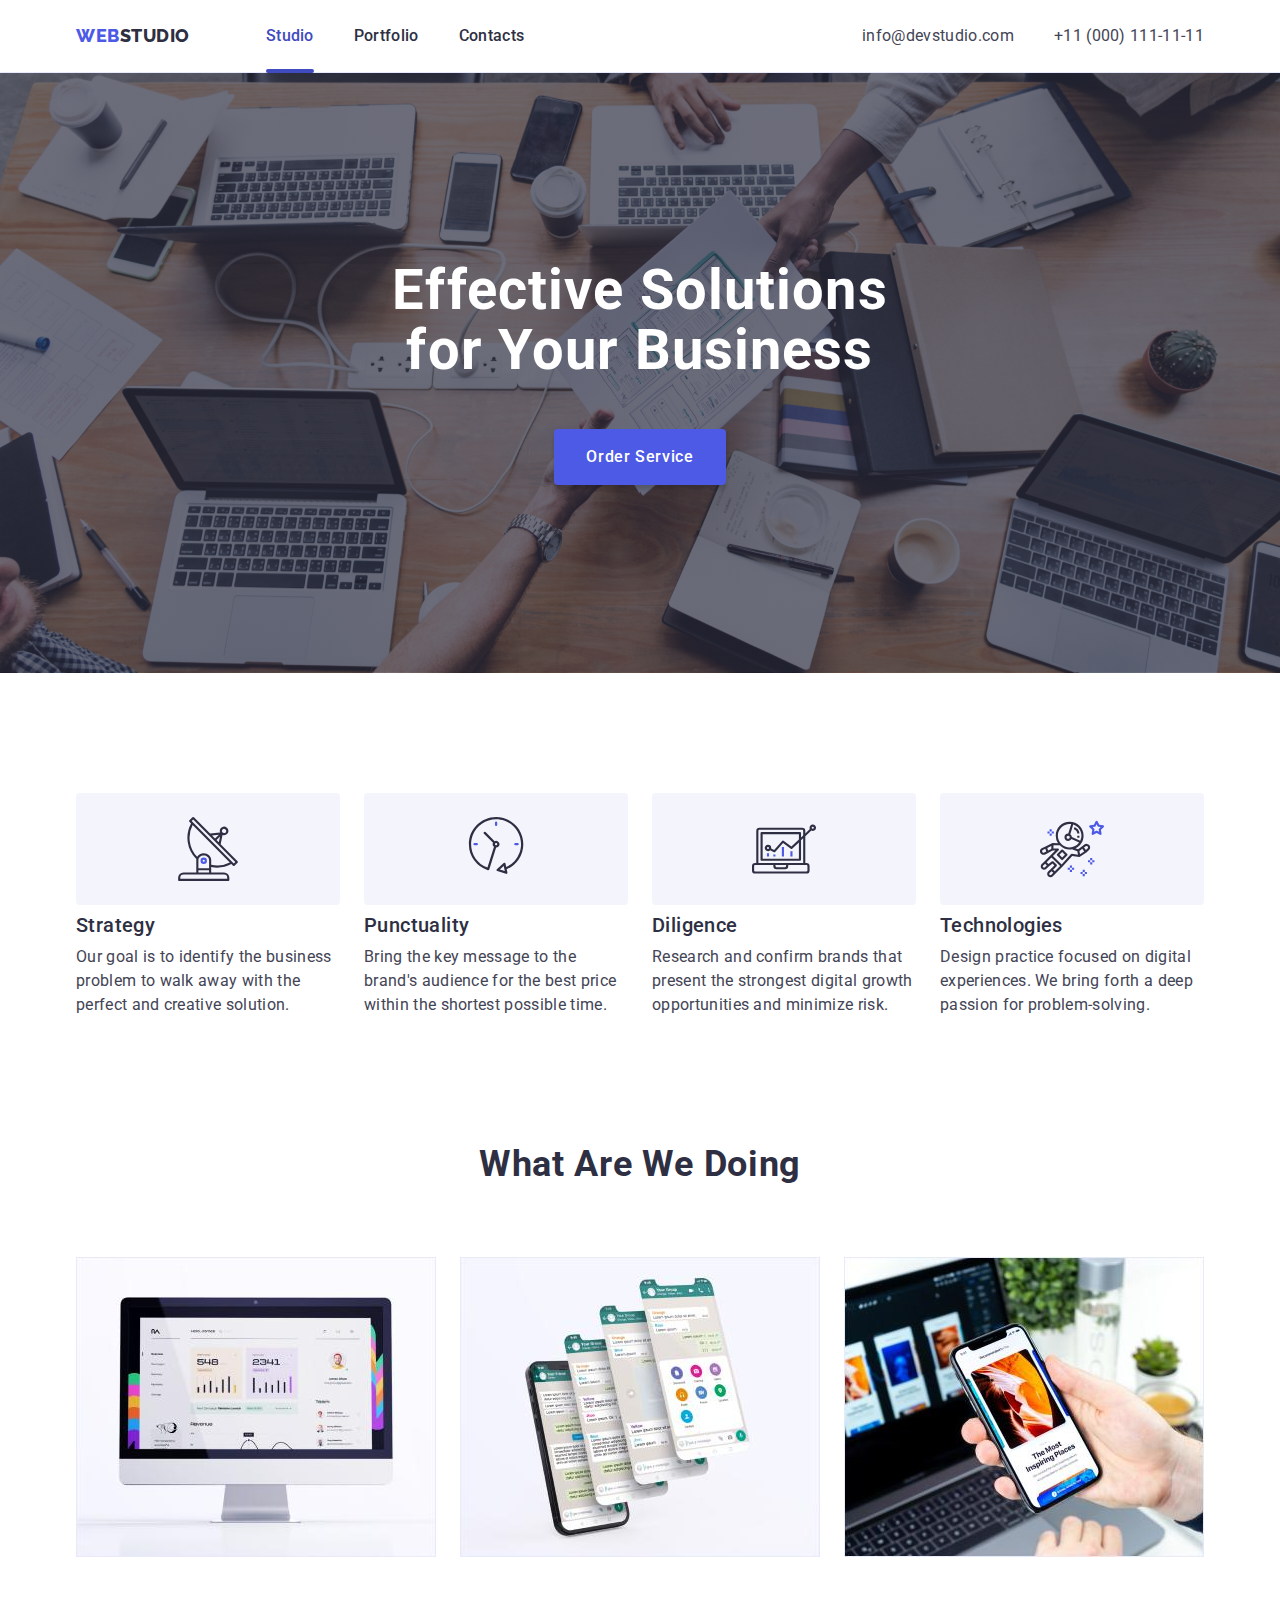
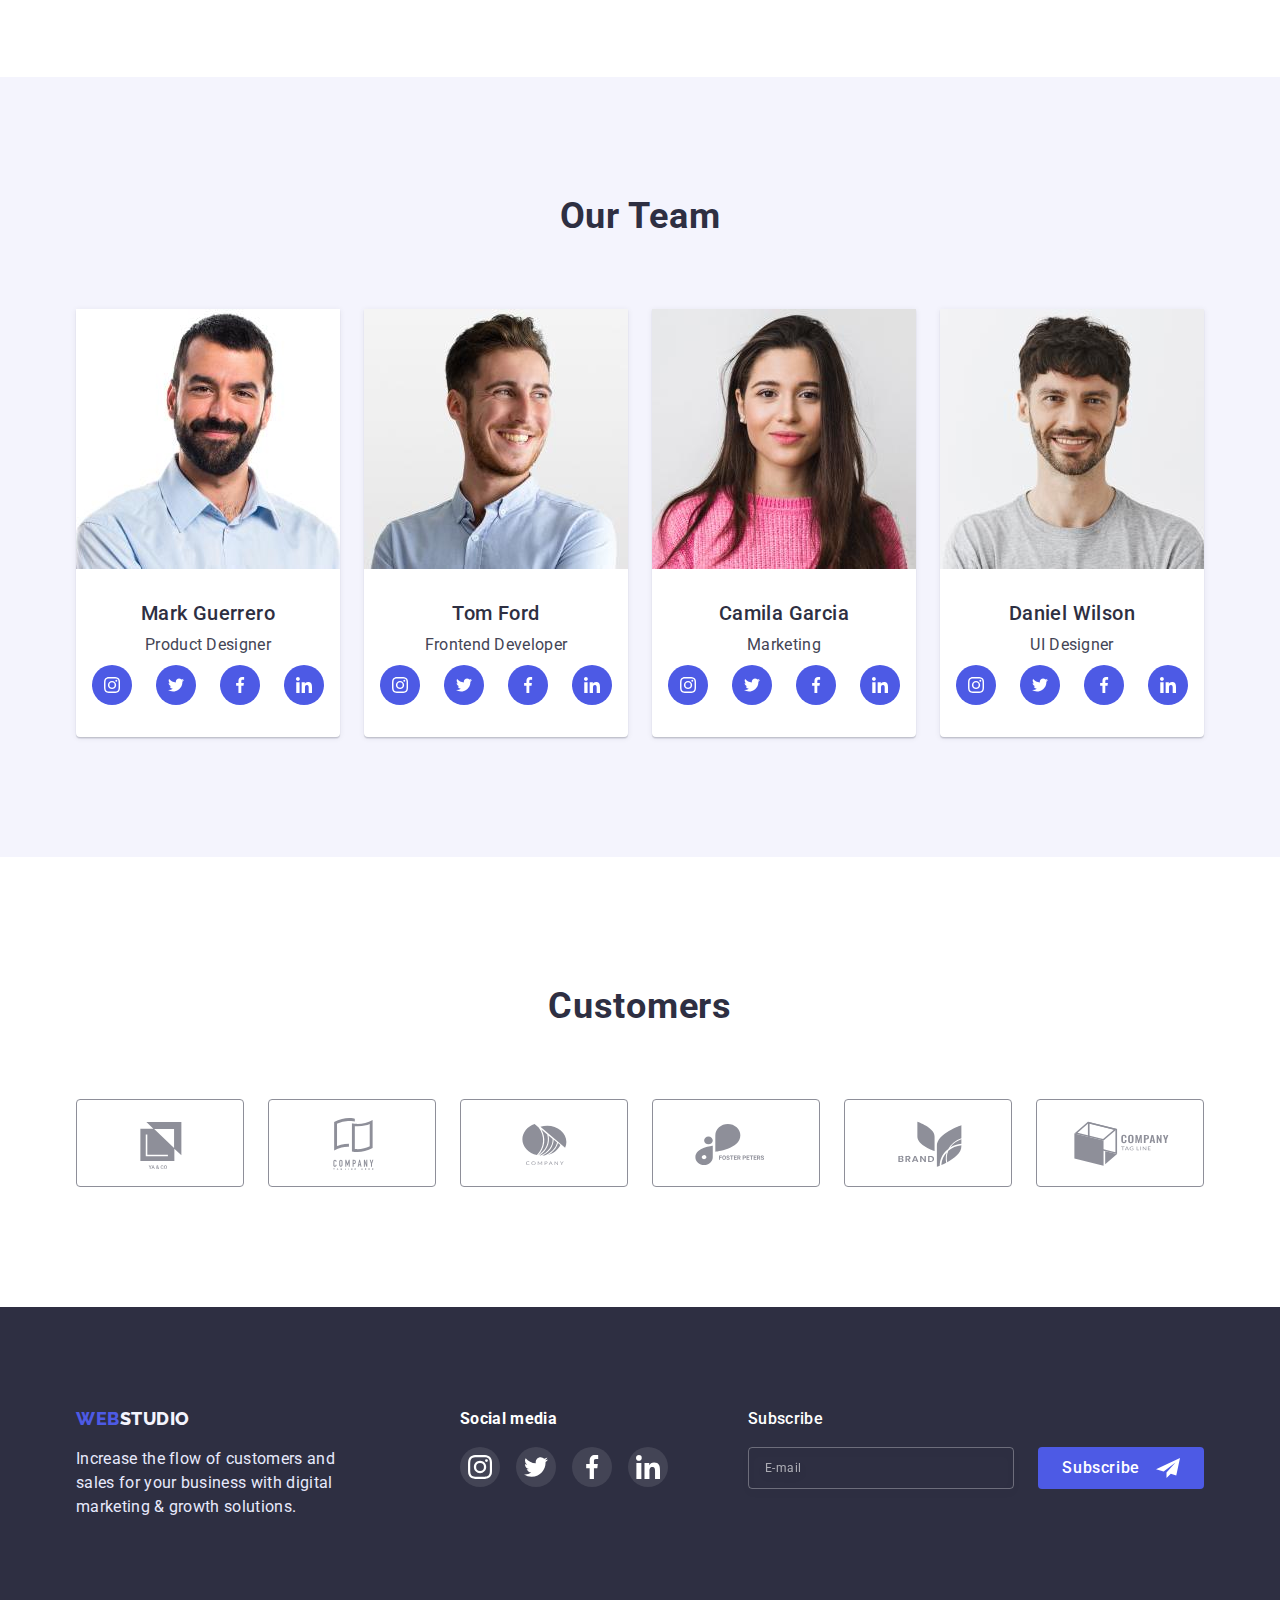
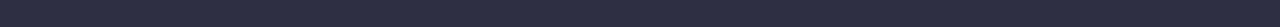
==== index.html @ 2aa0b830 "Initial commit" ====
<!DOCTYPE html>
<html lang="en">
  <head>
    <meta charset="UTF-8" />
    <meta http-equiv="X-UA-Compatible" content="IE=edge" />
    <meta name="viewport" content="width=device-width, initial-scale=1.0" />
    <title>WebStudio</title>
    <link rel="preconnect" href="https://fonts.googleapis.com" />
    <link rel="preconnect" href="https://fonts.gstatic.com" crossorigin />
    <link
      href="https://fonts.googleapis.com/css2?family=Raleway:wght@800&family=Roboto:wght@400;500;700&display=swap"
      rel="stylesheet"
    />
    <link
      rel="stylesheet"
      href="https://cdn.jsdelivr.net/npm/modern-normalize@1.1.0/modern-normalize.min.css"
    />
    <link rel="stylesheet" href="./css/styles.css" />
  </head>
  <body>
    <!-- =============== HEADER =============== -->
    <header class="header">
      <div class="container header-conteiner display-flex">
        <nav class="display-flex header-nav-menu">
          <a class="logo-dark logo link" href="./index.html">
            <span class="part-logo-web">Web</span>Studio
          </a>
          <ul class="display-flex header-nav-menu-list">
            <li class="list menu-item">
              <a class="link menu-link current" href="./index.html">Studio</a>
            </li>
            <li class="list menu-item">
              <a class="link menu-link" href="./portfolio.html">Portfolio</a>
            </li>
            <li class="list menu-item">
              <a class="link menu-link" href="">Contacts</a>
            </li>
          </ul>
        </nav>
        <address class="address">
          <ul class="display-flex">
            <li class="list address-item">
              <a class="link address-link" href="mailto:info@devstudio.com"
                >info@devstudio.com</a
              >
            </li>
            <li class="list address-item">
              <a class="link address-link" href="tel:+110001111111"
                >+11 (000) 111-11-11</a
              >
            </li>
          </ul>
        </address>
      </div>
    </header>
    <!-- =============== /HEADER =============== -->

    <!-- =============== MAIN =============== -->
    <main class="main">
      <!-- =============== HERO =============== -->
      <section class="hero">
        <div class="container hero-container">
          <h1 class="hero-main-title">Effective Solutions for Your Business</h1>
          <button class="modal-button" type="button" data-modal-open>
            Order Service
          </button>
        </div>
      </section>
      <!-- =============== /HERO =============== -->

      <!-- =============== OUR QUALITIES =============== -->
      <section class="section">
        <div class="container">
          <h2 class="display-none">Our Qualities</h2>
          <ul class="flex-card-list">
            <li class="list our-qua-list-item">
              <div class="our-qua-list-icon-container small-title">
                <svg class="our-qua-list-icon" width="64px" height="64px">
                  <use href="./images/sprite.svg#icon-antenna"></use>
                </svg>
              </div>
              <h3 class="small-title">Strategy</h3>
              <p class="paragraph">
                Our goal is to identify the business problem to walk away with
                the perfect and creative solution.
              </p>
            </li>
            <li class="list our-qua-list-item">
              <div class="our-qua-list-icon-container small-title">
                <svg class="our-qua-list-icon" width="64px" height="64px">
                  <use href="./images/sprite.svg#icon-clock"></use>
                </svg>
              </div>
              <h3 class="small-title">Punctuality</h3>
              <p class="paragraph">
                Bring the key message to the brand's audience for the best price
                within the shortest possible time.
              </p>
            </li>
            <li class="list our-qua-list-item">
              <div class="our-qua-list-icon-container small-title">
                <svg class="our-qua-list-icon" width="64px" height="64px">
                  <use href="./images/sprite.svg#icon-diagram"></use>
                </svg>
              </div>
              <h3 class="small-title">Diligence</h3>
              <p class="paragraph">
                Research and confirm brands that present the strongest digital
                growth opportunities and minimize risk.
              </p>
            </li>
            <li class="list our-qua-list-item">
              <div class="our-qua-list-icon-container small-title">
                <svg class="our-qua-list-icon" width="64px" height="64px">
                  <use href="./images/sprite.svg#icon-astronaut"></use>
                </svg>
              </div>
              <h3 class="small-title">Technologies</h3>
              <p class="paragraph">
                Design practice focused on digital experiences. We bring forth a
                deep passion for problem-solving.
              </p>
            </li>
          </ul>
        </div>
      </section>
      <!-- =============== /OUR QUALITIES =============== -->

      <!-- =============== WHAT ARE WE DOING =============== -->
      <section class="we-doing section">
        <div class="container">
          <h2 class="medium-title">What are we doing</h2>
          <ul class="flex-card-list">
            <li class="we-doing-list-item list">
              <img
                class="we-doing-list-item-img"
                src="./images/computer-and-software.jpg"
                alt="computer and software"
                width="360"
              />
            </li>
            <li class="we-doing-list-item list">
              <img
                class="we-doing-list-item-img"
                src="./images/phone-and-software.jpg"
                alt="phone and software"
                width="360"
              />
            </li>
            <li class="we-doing-list-item list">
              <img
                class="we-doing-list-item-img"
                src="./images/phone-in-hand.jpg"
                alt="phone in hand on the background of a laptop"
                width="360"
              />
            </li>
          </ul>
        </div>
      </section>
      <!-- =============== /WHAT ARE WE DOING =============== -->

      <!-- =============== OUR TEAM =============== -->
      <section class="team section">
        <div class="container">
          <h2 class="medium-title">Our Team</h2>
          <ul class="flex-card-list">
            <li class="list team-list-item">
              <img
                class="team-list-item-img"
                src="./images/mark-guerrero.jpg"
                alt="Mark Guerrero"
                width="264"
              />
              <div class="team-list-card-title card-title">
                <h3 class="team-list-item-title small-title">Mark Guerrero</h3>
                <p class="team-list-item-subtitle paragraph">
                  Product Designer
                </p>
                <ul class="team-list-card_social-list icon-list list">
                  <li class="team-list-card_social-list-item">
                    <a
                      href=""
                      class="team-list-card_social-list-link icon-background"
                    >
                      <svg class="team-list-card_social-list-icon">
                        <use
                          href="./images/sprite.svg#icon-instagram"
                          width="16px"
                          height="16px"
                        ></use>
                      </svg>
                    </a>
                  </li>

                  <li class="team-list-card_social-list-item">
                    <a
                      href=""
                      class="team-list-card_social-list-link icon-background"
                    >
                      <svg class="team-list-card_social-list-icon">
                        <use
                          href="./images/sprite.svg#icon-twitter"
                          width="16px"
                          height="16px"
                        ></use>
                      </svg>
                    </a>
                  </li>
                  <li class="team-list-card_social-list-item">
                    <a
                      href=""
                      class="team-list-card_social-list-link icon-background"
                    >
                      <svg class="team-list-card_social-list-icon">
                        <use
                          href="./images/sprite.svg#icon-facebook"
                          width="16px"
                          height="16px"
                        ></use>
                      </svg>
                    </a>
                  </li>
                  <li class="team-list-card_social-list-item">
                    <a
                      href=""
                      class="team-list-card_social-list-link icon-background"
                    >
                      <svg class="team-list-card_social-list-icon">
                        <use
                          href="./images/sprite.svg#icon-linkedin"
                          width="16px"
                          height="16px"
                        ></use>
                      </svg>
                    </a>
                  </li>
                </ul>
              </div>
            </li>
            <li class="list team-list-item">
              <img
                class="team-list-item-img"
                src="./images/tom-ford.jpg"
                alt="Tom Ford"
                width="264"
              />
              <div class="team-list-card-title card-title">
                <h3 class="team-list-item-title small-title">Tom Ford</h3>
                <p class="team-list-item-subtitle paragraph">
                  Frontend Developer
                </p>
                <ul class="team-list-card_social-list icon-list list">
                  <li class="team-list-card_social-list-item">
                    <a
                      href=""
                      class="team-list-card_social-list-link icon-background"
                    >
                      <svg class="team-list-card_social-list-icon">
                        <use
                          href="./images/sprite.svg#icon-instagram"
                          width="16px"
                          height="16px"
                        ></use>
                      </svg>
                    </a>
                  </li>
                  <li class="team-list-card_social-list-item">
                    <a
                      href=""
                      class="team-list-card_social-list-link icon-background"
                    >
                      <svg class="team-list-card_social-list-icon">
                        <use
                          href="./images/sprite.svg#icon-twitter"
                          width="16px"
                          height="16px"
                        ></use>
                      </svg>
                    </a>
                  </li>
                  <li class="team-list-card_social-list-item">
                    <a
                      href=""
                      class="team-list-card_social-list-link icon-background"
                    >
                      <svg class="team-list-card_social-list-icon">
                        <use
                          href="./images/sprite.svg#icon-facebook"
                          width="16px"
                          height="16px"
                        ></use>
                      </svg>
                    </a>
                  </li>
                  <li class="team-list-card_social-list-item">
                    <a
                      href=""
                      class="team-list-card_social-list-link icon-background"
                    >
                      <svg class="team-list-card_social-list-icon">
                        <use
                          href="./images/sprite.svg#icon-linkedin"
                          width="16px"
                          height="16px"
                        ></use>
                      </svg>
                    </a>
                  </li>
                </ul>
              </div>
            </li>
            <li class="list team-list-item">
              <img
                class="team-list-item-img"
                src="./images/camila-garcia.jpg"
                alt="Camila Garcia"
                width="264"
              />
              <div class="team-list-card-title card-title">
                <h3 class="team-list-item-title small-title">Camila Garcia</h3>
                <p class="team-list-item-subtitle paragraph">Marketing</p>
                <ul class="team-list-card_social-list icon-list list">
                  <li class="team-list-card_social-list-item">
                    <a
                      href=""
                      class="team-list-card_social-list-link icon-background"
                    >
                      <svg class="team-list-card_social-list-icon">
                        <use
                          href="./images/sprite.svg#icon-instagram"
                          width="16px"
                          height="16px"
                        ></use>
                      </svg>
                    </a>
                  </li>
                  <li class="team-list-card_social-list-item">
                    <a
                      href=""
                      class="team-list-card_social-list-link icon-background"
                    >
                      <svg class="team-list-card_social-list-icon">
                        <use
                          href="./images/sprite.svg#icon-twitter"
                          width="16px"
                          height="16px"
                        ></use>
                      </svg>
                    </a>
                  </li>
                  <li class="team-list-card_social-list-item">
                    <a
                      href=""
                      class="team-list-card_social-list-link icon-background"
                    >
                      <svg class="team-list-card_social-list-icon">
                        <use
                          href="./images/sprite.svg#icon-facebook"
                          width="16px"
                          height="16px"
                        ></use>
                      </svg>
                    </a>
                  </li>
                  <li class="team-list-card_social-list-item">
                    <a
                      href=""
                      class="team-list-card_social-list-link icon-background"
                    >
                      <svg class="team-list-card_social-list-icon">
                        <use
                          href="./images/sprite.svg#icon-linkedin"
                          width="16px"
                          height="16px"
                        ></use>
                      </svg>
                    </a>
                  </li>
                </ul>
              </div>
            </li>
            <li class="list team-list-item">
              <img
                class="team-list-item-img"
                src="./images/daniel-wilson.jpg"
                alt="Daniel Wilson"
                width="264"
              />
              <div class="team-list-card-title card-title">
                <h3 class="team-list-item-title small-title">Daniel Wilson</h3>
                <p class="team-list-item-subtitle paragraph">UI Designer</p>
                <ul class="team-list-card_social-list icon-list list">
                  <li class="team-list-card_social-list-item">
                    <a
                      href=""
                      class="team-list-card_social-list-link icon-background"
                    >
                      <svg class="team-list-card_social-list-icon">
                        <use
                          href="./images/sprite.svg#icon-instagram"
                          width="16px"
                          height="16px"
                        ></use>
                      </svg>
                    </a>
                  </li>
                  <li class="team-list-card_social-list-item">
                    <a
                      href=""
                      class="team-list-card_social-list-link icon-background"
                    >
                      <svg class="team-list-card_social-list-icon">
                        <use
                          href="./images/sprite.svg#icon-twitter"
                          width="16px"
                          height="16px"
                        ></use>
                      </svg>
                    </a>
                  </li>
                  <li class="team-list-card_social-list-item">
                    <a
                      href=""
                      class="team-list-card_social-list-link icon-background"
                    >
                      <svg class="team-list-card_social-list-icon">
                        <use
                          href="./images/sprite.svg#icon-facebook"
                          width="16px"
                          height="16px"
                        ></use>
                      </svg>
                    </a>
                  </li>
                  <li class="team-list-card_social-list-item">
                    <a
                      href=""
                      class="team-list-card_social-list-link icon-background"
                    >
                      <svg class="team-list-card_social-list-icon">
                        <use
                          href="./images/sprite.svg#icon-linkedin"
                          width="16px"
                          height="16px"
                        ></use>
                      </svg>
                    </a>
                  </li>
                </ul>
              </div>
            </li>
          </ul>
        </div>
      </section>
      <!-- =============== /OUR TEAM =============== -->

      <!-- =============== CUSTOMERS =============== -->
      <section class="section customers-section">
        <div class="container">
          <h2 class="medium-title customers-title">Customers</h2>
          <ul class="customers-list icon-list list">
            <li class="customers-list-item">
              <a href="" class="customers-list-link">
                <svg class="customers-list-icon">
                  <use
                    href="./images/sprite.svg#icon-ya-and-co"
                    width="104px"
                    height="56px"
                  ></use>
                </svg>
              </a>
            </li>
            <li class="customers-list-item">
              <a href="" class="customers-list-link">
                <svg class="customers-list-icon">
                  <use
                    href="./images/sprite.svg#icon-company-tagline-here"
                    width="104px"
                    height="56px"
                  ></use>
                </svg>
              </a>
            </li>
            <li class="customers-list-item">
              <a href="" class="customers-list-link">
                <svg class="customers-list-icon">
                  <use
                    href="./images/sprite.svg#icon-company"
                    width="104px"
                    height="56px"
                  ></use>
                </svg>
              </a>
            </li>
            <li class="customers-list-item">
              <a href="" class="customers-list-link">
                <svg class="customers-list-icon">
                  <use
                    href="./images/sprite.svg#icon-foster-peters"
                    width="104px"
                    height="56px"
                  ></use>
                </svg>
              </a>
            </li>
            <li class="customers-list-item">
              <a href="" class="customers-list-link">
                <svg class="customers-list-icon">
                  <use
                    href="./images/sprite.svg#icon-brand"
                    width="104px"
                    height="56px"
                  ></use>
                </svg>
              </a>
            </li>
            <li class="customers-list-item">
              <a href="" class="customers-list-link">
                <svg class="customers-list-icon">
                  <use
                    href="./images/sprite.svg#icon-company-tag-line"
                    width="104px"
                    height="56px"
                  ></use>
                </svg>
              </a>
            </li>
          </ul>
        </div>
      </section>

      <!-- =============== /CUSTOMERS =============== -->
    </main>
    <!-- =============== /MAIN =============== -->

    <!-- =============== FOOTER =============== -->
    <footer class="footer">
      <div class="container display-flex">
        <div class="footer-about-container">
          <a class="logo-light logo link" href="./index.html">
            <span class="part-logo-web">Web</span>Studio
          </a>
          <p class="footer-about-paragraph paragraph">
            Increase the flow of customers and sales for your business with
            digital marketing & growth solutions.
          </p>
        </div>
        <div class="footer-social-container">
          <h2 class="paragraph footer-social-paragraph">Social media</h2>
          <ul class="footer-social-list icon-list list">
            <li class="footer-social-list-item">
              <a href="" class="footer-social-list-link icon-background">
                <svg class="footer-social-list-icon">
                  <use
                    href="./images/sprite.svg#icon-instagram"
                    width="24px"
                    height="24px"
                  ></use>
                </svg>
              </a>
            </li>
            <li class="footer-social-list-item">
              <a href="" class="footer-social-list-link icon-background">
                <svg class="footer-social-list-icon">
                  <use
                    href="./images/sprite.svg#icon-twitter"
                    width="24px"
                    height="24px"
                  ></use>
                </svg>
              </a>
            </li>
            <li class="footer-social-list-item">
              <a href="" class="footer-social-list-link icon-background">
                <svg class="footer-social-list-icon">
                  <use
                    href="./images/sprite.svg#icon-facebook"
                    width="24px"
                    height="24px"
                  ></use>
                </svg>
              </a>
            </li>
            <li class="footer-social-list-item">
              <a href="" class="footer-social-list-link icon-background">
                <svg class="footer-social-list-icon">
                  <use
                    href="./images/sprite.svg#icon-linkedin"
                    width="24px"
                    height="24px"
                  ></use>
                </svg>
              </a>
            </li>
          </ul>
        </div>
        <div class="fotter-form-container">
          <form action="javascript:void(0);" class="footer-form">
            <label
              for="e-mail_for_subscribe"
              class="paragraph footer-form-paragraph"
              >Subscribe
            </label>
            <div class="footer-form-input-container">
              <input
                type="email"
                class="footer-form-input-text"
                name="e-mail_for_subscribe"
                id="e-mail_for_subscribe"
                placeholder="E-mail"
              />
              <button type="submit" class="footer-form-btm">
                Subscribe
                <svg class="footer-form-btn-icon">
                  <use
                    href="./images/sprite.svg#send"
                    width="24px"
                    height="24px"
                  ></use>
                </svg>
              </button>
            </div>
          </form>
        </div>
      </div>
    </footer>
    <!-- =============== /FOOTER =============== -->

    <!-- =============== MODAL WINDOW =============== -->
    <div class="modal-backdrop is-hidden" data-modal>
      <div class="modal-window">
        <button type="button" class="modal-close-button" data-modal-close>
          <svg class="modal-close-button-icon" width="8px" height="8px">
            <use href="./images/sprite.svg#close-button"></use>
          </svg>
        </button>
        <p class="modal-call-to-action">
          Leave your contacts and we will call you back
        </p>
        <form action="javascript:void(0);" class="modal-form">
          <label for="name" class="modal-lable modal-text">Name</label>
          <div class="modal-input-wrapper">
            <input
              type="text"
              name="user_name"
              class="modal-input-text modal-text"
              id="name"
              pattern="[a-zA-Zа-яА-ЯіІїЇєЄ\s]+"
              title="Name"
            />
            <svg class="modal-input-icon">
              <use
                href="./images/sprite.svg#person"
                width="18px"
                height="24px"
              ></use>
            </svg>
          </div>
          <label for="phone-number" class="modal-lable modal-text">Phone</label>
          <div class="modal-input-wrapper">
            <input
              type="tel"
              class="modal-input-text modal-text"
              id="phone-number"
              name="phone_number"
              pattern="\d{3}-\d{3}-\d{4}"
              title="050-123-4567"
              required
            />
            <svg class="modal-input-icon">
              <use
                href="./images/sprite.svg#phone"
                width="18px"
                height="24px"
              ></use>
            </svg>
          </div>
          <label for="e-mail" class="modal-lable modal-text">Email</label>
          <div class="modal-input-wrapper">
            <input
              type="email"
              class="modal-input-text modal-text"
              id="e-mail"
              name="e-mail"
            />
            <svg class="modal-input-icon">
              <use
                href="./images/sprite.svg#email"
                width="18px"
                height="24px"
              ></use>
            </svg>
          </div>
          <label for="comment" class="modal-lable modal-text">Comment</label>
          <textarea
            name="comment"
            class="modal-input-text modal-text modal-input-text-comment"
            id="comment"
            placeholder="Text input"
          ></textarea>
          <div class="privacy-policy-wrapper">
            <label class="privacy-policy-text modal-text">
              <input
                type="checkbox"
                class="checkbox-input visually-hidden"
                name="privacy_policy"
                required
              />
              <span class="privacy-policy-checkbox checkbox"></span>
              I accept the terms and conditions of the&nbsp;
            </label>
            <a href="" class="privacy-policy-link modal-text">Privacy Policy</a>
          </div>
          <button type="submit" class="modal-button modal-button-send">
            Send
          </button>
        </form>
      </div>
    </div>

    <!-- =============== /MODAL WINDOW =============== -->

    <script src="./js/modal.js"></script>
  </body>
</html>
---- css/styles.css ----
:root {
  --main-font: "Roboto", sans-serif;
  --logo-font: "Raleway", sans-serif;
  --primary-brand-color: #4d5ae5;
  --pressed-state-color: #404bbf;
  --dark-color: #2e2f42;
  --success-color: #31d0aa;
  --text-color: #434455;
  --light-text-color: #ffffff;
  --subtle-text-color: #8e8f99;
  --accent-color: #e7e9fc;
  --light-color: #f4f4fd;
  --modal-overlay-color: rgba(46, 47, 66, 0.4);
  --hero-background: rgba(46, 47, 66, 0.7);
  --animation-dur-timing: 250ms cubic-bezier(0.4, 0, 0.2, 1);
}

/* =============== GLOBALS =============== */

h1,
h2,
h3,
h4,
p {
  margin-top: 0;
  margin-bottom: 0;
}

ul,
ol {
  margin-top: 0;
  margin-bottom: 0;
  padding-left: 0;
}

img {
  display: block;
}

body {
  font-family: var(--main-font);
  color: var(--text-color);
}

button {
  padding: 0;
  cursor: pointer;
}

.container {
  width: 1158px;
  margin-left: auto;
  margin-right: auto;
  padding-left: 15px;
  padding-right: 15px;
}

.section {
  padding: 120px 0;
}

.list {
  list-style: none;
}

.link {
  text-decoration: none;
}

/* =============== GLOBALS =============== */

/* =============== COMPONENTS =============== */
.logo {
  font-weight: 800;
  font-size: 18px;
  line-height: 1.33;
  letter-spacing: 0.03em;
  text-transform: uppercase;
  font-family: var(--logo-font);
}
.part-logo-web {
  color: var(--primary-brand-color);
}

.flex-card-list {
  display: flex;
  flex-wrap: wrap;
  gap: 24px;
}

.card-title {
  display: flex;
  flex-direction: column;
  padding: 32px 16px;
}

.display-flex {
  display: flex;
}

.display-none {
  display: none;
}

.medium-title {
  font-size: 36px;
  line-height: 1.11;
  text-align: center;
  letter-spacing: 0.02em;
  text-transform: capitalize;
  color: var(--dark-color);
}

.small-title {
  font-weight: 500;
  font-size: 20px;
  line-height: 1.2;
  letter-spacing: 0.02em;
  color: var(--dark-color);
  margin-bottom: 8px;
}

.paragraph {
  font-size: 16px;
  line-height: 1.5;
  letter-spacing: 0.02em;
  max-width: 264px;
  margin-bottom: 8px;
}

.modal-text {
  font-size: 12px;
  line-height: 1.4;
  letter-spacing: 0.04em;
}

.icon-list {
  display: flex;
  justify-content: space-between;
  flex-wrap: wrap;
  gap: 24px;
}

.icon-background {
  display: flex;
  width: 40px;
  height: 40px;
  border-radius: 50%;
}

.visually-hidden {
  position: absolute;
  width: 1px;
  height: 1px;
  margin: -1px;
  border: 0;
  padding: 0;
  clip: rect(0 0 0 0);
  overflow: hidden;
}

.checkbox {
  width: 16px;
  height: 16px;
  background-color: #ffffff;
  border: 1.25px solid var(--dark-color);
  border-radius: 2px;
  transition: border var(--animation-dur-timing),
    background-image var(--animation-dur-timing),
    background-color var(--animation-dur-timing);
}

.checkbox-input {
  left: 0.8em;
  bottom: 0;
}

.privacy-policy-text:hover .checkbox {
  border: 1.25px solid var(--pressed-state-color);
}

.checkbox-input:focus + .checkbox {
  border: 1.25px solid var(--pressed-state-color);
}

.checkbox-input:checked + .checkbox {
  background-color: var(--pressed-state-color);
  background-image: url('data:image/svg+xml,%3Csvg width="10" height="8" viewBox="0 0 10 8" fill="none" xmlns="http://www.w3.org/2000/svg"%3E%3Cpath d="M8.44558 0.255056C8.61838 0.089653 8.84834 -0.00178848 9.08693 2.65108e-05C9.32551 0.0018415 9.55407 0.0967713 9.72436 0.264784C9.89466 0.432797 9.99337 0.660752 9.99968 0.900549C10.006 1.14034 9.91939 1.37323 9.75816 1.55005L4.86357 7.70436C4.7794 7.79551 4.67782 7.86865 4.5649 7.91942C4.45198 7.97018 4.33003 7.99754 4.20636 7.99984C4.08268 8.00214 3.95981 7.97935 3.8451 7.93282C3.73038 7.88629 3.62618 7.81698 3.53872 7.72903L0.292827 4.46564C0.202435 4.38096 0.129933 4.27884 0.0796475 4.16537C0.0293621 4.05191 0.00232279 3.92942 0.000143182 3.80522C-0.00203643 3.68102 0.0206883 3.55765 0.0669613 3.44248C0.113234 3.3273 0.182108 3.22267 0.269473 3.13483C0.356838 3.047 0.460905 2.97775 0.575465 2.93123C0.690026 2.88471 0.812734 2.86186 0.936267 2.86405C1.0598 2.86624 1.18163 2.89343 1.29449 2.94398C1.40734 2.99454 1.50892 3.06743 1.59315 3.15831L4.16189 5.73967L8.42227 0.28219C8.42994 0.272694 8.43813 0.263635 8.4468 0.255056H8.44558Z" fill="%23F4F4FD"/%3E%3C/svg%3E%0A');
  background-repeat: no-repeat;
  background-position: 50% 50%;
  border: 1.25px solid var(--pressed-state-color);
}

/* =============== /COMPONENTS =============== */

/* =============== HEADER =============== */
.header {
  padding-top: 24px;
  padding-bottom: 24px;
  border-bottom: 1px solid #e7e9fc;
}

.header-conteiner {
  justify-content: space-between;
}

.logo-dark {
  color: var(--dark-color);
  margin-right: 76px;
}

.menu-item:not(:last-child) {
  margin-right: 40px;
}

.address-item:not(:last-child) {
  margin-right: 40px;
}

.menu-link {
  position: relative;
  padding: 24px 0 28px 0;
  font-weight: 500;
  font-size: 16px;
  line-height: 1.5;
  letter-spacing: 0.02em;
  color: var(--dark-color);
  transition: color var(--animation-dur-timing);
}

.menu-link:hover,
.menu-link:focus {
  color: var(--pressed-state-color);
}

.menu-link.current {
  color: var(--pressed-state-color);
}

.menu-link.current::after {
  position: absolute;
  bottom: 0;
  display: block;
  content: "";
  width: 100%;
  height: 4px;
  animation: menu-link-underline var(--animation-dur-timing) 1;
  background-color: var(--pressed-state-color);
  border-radius: 2px;
}

@keyframes menu-link-underline {
  from {
    background-color: transparent;
  }

  to {
    background-color: var(--pressed-state-color);
  }
}

.address-link {
  font-size: 16px;
  font-style: normal;
  line-height: 1.5;
  letter-spacing: 0.02em;
  color: var(--text-color);
  transition: color var(--animation-dur-timing);
}

.address-link:hover,
.address-link:focus {
  color: var(--pressed-state-color);
}
/* =============== /HEADER =============== */

/* =============== HERO =============== */

.hero-container {
  display: flex;
  flex-direction: column;
  align-items: center;
}

.hero {
  padding-top: 188px;
  padding-bottom: 188px;
  background-image: linear-gradient(
      rgba(46, 47, 66, 0.7),
      rgba(46, 47, 66, 0.7)
    ),
    url(../images/background-hero-people-office.jpg);
  background-repeat: no-repeat;
  background-position: center center;
  background-size: 1440px;
}

.hero-main-title {
  max-width: 500px;
  font-size: 56px;
  line-height: 1.07;
  text-align: center;
  letter-spacing: 0.02em;
  color: var(--light-text-color);
  margin-bottom: 48px;
}

.modal-button {
  font-weight: 500;
  font-size: 16px;
  line-height: 1.5;
  background-color: var(--primary-brand-color);
  color: var(--light-text-color);
  letter-spacing: 0.04em;
  box-shadow: 0px 4px 4px rgba(0, 0, 0, 0.15);
  border: none;
  padding: 16px 32px;
  border-radius: 4px;
  transition: background-color var(--animation-dur-timing);
}

.modal-button:hover,
.modal-button:focus {
  background-color: var(--pressed-state-color);
}

.modal-button:active {
  background-color: var(--pressed-state-color);
}
/* =============== /HERO =============== */

/* =============== OUR QUALITIES =============== */
.our-qua-list-icon-container {
  display: flex;
  justify-content: center;
  align-items: center;
  width: 264px;
  height: 112px;
  border-radius: 4px;
  background-color: var(--light-color);
}

.our-qua-list-icon {
  --color1: currentColor;
  --color2: var(--primary-brand-color);
}

/* =============== /OUR QUALITIES =============== */

/* =============== WHAT ARE WE DOING =============== */
.we-doing {
  padding-top: 0;
}

.medium-title {
  margin-bottom: 72px;
}

.we-doing-list-item {
  width: calc((100% - 48px) / 3);
}
/* =============== /WHAT ARE WE DOING =============== */

/* =============== OUR TEAM =============== */
.team {
  background-color: var(--light-color);
}

.team-list-item {
  width: calc((100% - 72px) / 4);
  background-color: #ffffff;
  box-shadow: 0px 1px 6px rgba(46, 47, 66, 0.08),
    0px 1px 1px rgba(46, 47, 66, 0.16), 0px 2px 1px rgba(46, 47, 66, 0.08);
  border-radius: 0px 0px 4px 4px;
}

.team-list-card-title {
  align-items: center;
}

.team-list-card_social-list-link {
  justify-content: center;
  align-items: center;
  background-color: var(--primary-brand-color);
  transition: background-color var(--animation-dur-timing);
}

.team-list-card_social-list-link:hover,
.team-list-card_social-list-link:focus {
  background-color: var(--pressed-state-color);
}

.team-list-card_social-list-icon {
  width: 16px;
  height: 16px;
  fill: var(--light-text-color);
}

/* =============== /OUR TEAM =============== */

/* =============== CUSTOMERS =============== */

.customers-section {
  padding-top: 130px;
}

.customers-title {
  margin-bottom: 72px;
}

.customers-list-link {
  display: flex;
  width: 168px;
  height: 88px;
  justify-content: center;
  align-items: center;
  border: 1px solid var(--subtle-text-color);
  border-radius: 4px;
  color: var(--subtle-text-color);
  transition: color var(--animation-dur-timing),
    border-color var(--animation-dur-timing);
}

.customers-list-link:hover,
.customers-list-link:focus {
  color: var(--pressed-state-color);
  border-color: var(--pressed-state-color);
}

.customers-list-icon {
  width: 104px;
  height: 56px;
  fill: currentColor;
}

/* =============== /CUSTOMERS =============== */

/* =============== FOOTER =============== */
.footer {
  background-color: var(--dark-color);
  padding: 100px 0;
}

.logo-light {
  color: var(--light-color);
}

.footer-about-container {
  margin-right: 120px;
}

.logo-light {
  display: inline-block;
  margin-bottom: 16px;
}

.footer-about-paragraph {
  color: var(--accent-color);
}

.footer-social-container {
  margin-right: 80px;
}

.footer-social-paragraph {
  color: var(--light-text-color);
  margin-bottom: 16px;
}

.footer-social-list {
  gap: 16px;
}

.footer-social-list-link {
  justify-content: center;
  align-items: center;
  background-color: rgba(255, 255, 255, 0.1);
  transition: background-color var(--animation-dur-timing);
}

.footer-social-list-link:hover,
.footer-social-list-link:focus {
  background-color: var(--success-color);
}

.footer-social-list-icon {
  width: 24px;
  height: 24px;
  fill: var(--light-text-color);
}

.fotter-form-container {
  flex-grow: 1;
}

.footer-form-paragraph {
  display: block;
  width: 100%;
  font-weight: 500;
  color: var(--light-text-color);
  margin-bottom: 16px;
}

.footer-form-input-container {
  display: flex;
}

.footer-form-input-text {
  flex-grow: 1;
  margin-right: 24px;
  padding: 8px 16px;
  font-size: 12px;
  line-height: 2;
  letter-spacing: 0.04em;
  color: var(--light-text-color);
  background-color: transparent;
  border: 1px solid rgba(255, 255, 255, 0.3);
  border-radius: 4px;
  filter: drop-shadow(0px 4px 4px rgba(0, 0, 0, 0.15));
  transition: border var(--animation-dur-timing);
}

.footer-form-input-text::placeholder {
  font-size: 12px;
  line-height: 2;
  letter-spacing: 0.04em;
  color: rgba(255, 255, 255, 0.6);
}

.footer-form-input-text:focus {
  border: 1px solid #4d5ae5;
  outline: none;
}

.footer-form-btm {
  font-weight: 500;
  font-size: 16px;
  line-height: 1.5;
  letter-spacing: 0.04em;
  display: flex;
  justify-content: center;
  align-items: center;
  background-color: var(--primary-brand-color);
  color: var(--light-text-color);
  border: none;
  border-radius: 4px;
  padding: 8px 24px;
  gap: 16px;
  transition: background-color var(--animation-dur-timing);
}

.footer-form-btm:hover,
.footer-form-btm:focus {
  background-color: var(--pressed-state-color);
}

.footer-form-btn-icon {
  width: 24px;
  height: 24px;
  fill: var(--light-text-color);
}

/* =============== /FOOTER =============== */

/* =============== PORTFOLIO =============== */

.portfolio {
  padding-top: 96px;
}

.portfolio-btn-list {
  justify-content: center;
  margin-bottom: 72px;
}

.portfolio-btn-list-item:not(:last-child) {
  margin-right: 24px;
}

.portfolio-btn-item {
  font-weight: 500;
  font-size: 16px;
  line-height: 1.5;
  display: flex;
  letter-spacing: 0.04em;
  padding: 12px 24px;
  color: var(--primary-brand-color);
  background-color: var(--light-color);
  border: 1px solid var(--accent-color);
  border-radius: 4px;
  transition: color var(--animation-dur-timing),
    border var(--animation-dur-timing),
    background-color var(--animation-dur-timing),
    box-shadow var(--animation-dur-timing);
}

.portfolio-btn-item:hover,
.portfolio-btn-item:focus,
.portfolio-btn-item:active {
  color: var(--light-text-color);
  border: 1px solid var(--pressed-state-color);
  background-color: var(--pressed-state-color);
  box-shadow: 0px 3px 1px rgba(0, 0, 0, 0.1), 0px 2px 1px rgba(0, 0, 0, 0.08),
    0px 2px 2px rgba(0, 0, 0, 0.12);
}

.portfolio-element-list {
  row-gap: 48px;
}

.portfolio-element-list-item {
  width: calc((100% - 48px) / 3);
}

.portfolio-element-list-link {
  display: block;
  transition: box-shadow var(--animation-dur-timing);
}

.portfolio-element-list-link:hover,
.portfolio-element-list-link:focus {
  box-shadow: 0px 1px 6px rgba(46, 47, 66, 0.08),
    0px 1px 1px rgba(46, 47, 66, 0.16), 0px 2px 1px rgba(46, 47, 66, 0.08);
}

.portfolio-element-list-wrapper {
  position: relative;
  overflow: hidden;
}

.portfolio-element-list-overlay {
  position: absolute;
  top: 100%;
  left: 0;
  max-width: none;
  width: 100%;
  height: 100%;
  padding: 40px 32px;
  overflow: auto;
  background-color: var(--primary-brand-color);
  color: var(--light-color);
  transition: transform var(--animation-dur-timing);
}

.portfolio-element-list-link:hover .portfolio-element-list-overlay,
.portfolio-element-list-link:focus .portfolio-element-list-overlay {
  transform: translateY(-100%);
}

.portfolio-card {
  border-right: 1px solid #e7e9fc;
  border-bottom: 1px solid #e7e9fc;
  border-left: 1px solid #e7e9fc;
}

.portfolio-element-list-title {
  color: var(--dark-color);
}

/* =============== /PORTFOLIO =============== */

/* =============== MODAL WINDOW =============== */
.modal-backdrop {
  position: fixed;
  top: 0;
  left: 0;
  z-index: 100;
  width: 100%;
  height: 100%;
  background-color: rgba(46, 47, 66, 0.4);
  transform-origin: top;
  transition: opacity var(--animation-dur-timing),
    visibility var(--animation-dur-timing);
}

.modal-backdrop.is-hidden {
  opacity: 0;
  visibility: hidden;
  pointer-events: none;
}

.modal-window {
  position: absolute;
  top: 50%;
  left: 50%;
  width: 408px;
  padding: 72px 24px 24px 24px;
  transform: translate(-50%, -50%);
  background-color: #fcfcfc;
  border-radius: 4px;
  box-shadow: 0px 1px 1px rgba(0, 0, 0, 0.14), 0px 1px 3px rgba(0, 0, 0, 0.12),
    0px 2px 1px rgba(0, 0, 0, 0.2);
  transition: transform 500ms cubic-bezier(0.56, 0.54, 0.02, 0.99);
}

.modal-backdrop.is-hidden .modal-window {
  transform: perspective(100px) scale(1.1) rotateX(1deg) translate(-50%, -50%);
}

.modal-close-button {
  position: absolute;
  top: 24px;
  right: 24px;
  display: flex;
  justify-content: center;
  align-items: center;
  width: 24px;
  height: 24px;
  border-radius: 50%;
  background-color: var(--accent-color);
  border: 1px solid rgba(0, 0, 0, 0.1);
  transition: background-color var(--animation-dur-timing);
}

.modal-close-button:hover,
.modal-close-button:focus {
  background-color: var(--pressed-state-color);
}

.modal-close-button-icon {
  fill: #000000;
  transition: fill var(--animation-dur-timing);
}

.modal-close-button:hover .modal-close-button-icon,
.modal-close-button:focus .modal-close-button-icon {
  fill: var(--light-text-color);
}

.modal-call-to-action {
  display: flex;
  justify-content: center;
  margin-bottom: 16px;
  font-weight: 500;
  font-size: 16px;
  line-height: 1.5;
  letter-spacing: 0.02em;
  color: var(--dark-color);
}

.modal-form {
  display: flex;
  flex-direction: column;
}

.modal-lable {
  margin-bottom: 4px;
  color: var(--subtle-text-color);
}

.modal-input-text {
  width: 100%;
  height: 40px;
  padding-left: 38px;
  border: 1px solid rgba(33, 33, 33, 0.2);
  border-radius: 4px;
  color: var(--dark-color);
  transition: border var(--animation-dur-timing);
}

.modal-input-text:focus {
  outline: none;
  border: 1px solid var(--primary-brand-color);
}

.modal-input-text-comment {
  padding: 8px 16px;
  margin-bottom: 16px;
  resize: none;
  height: 120px;
}

.modal-input-text-comment::placeholder {
  color: rgba(117, 117, 117, 0.5);
}

.modal-input-wrapper {
  position: relative;
  margin-bottom: 8px;
}

.modal-input-icon {
  width: 18px;
  height: 24px;
  position: absolute;
  top: 8px;
  left: 16px;
  fill: var(--dark-color);
  transition: fill var(--animation-dur-timing);
}

.modal-input-text:focus + .modal-input-icon {
  fill: var(--primary-brand-color);
}

.privacy-policy-wrapper {
  display: flex;
  align-items: center;
  margin-bottom: 24px;
}

.privacy-policy-text {
  position: relative;
  color: #757575;
  padding-left: 24px;
}

.privacy-policy-link {
  color: var(--primary-brand-color);
}

.privacy-policy-checkbox {
  position: absolute;
  margin-left: -24px;
}

.modal-button-send {
  min-width: 169px;
  align-self: center;
}

/* =============== /MODAL WINDOW =============== */
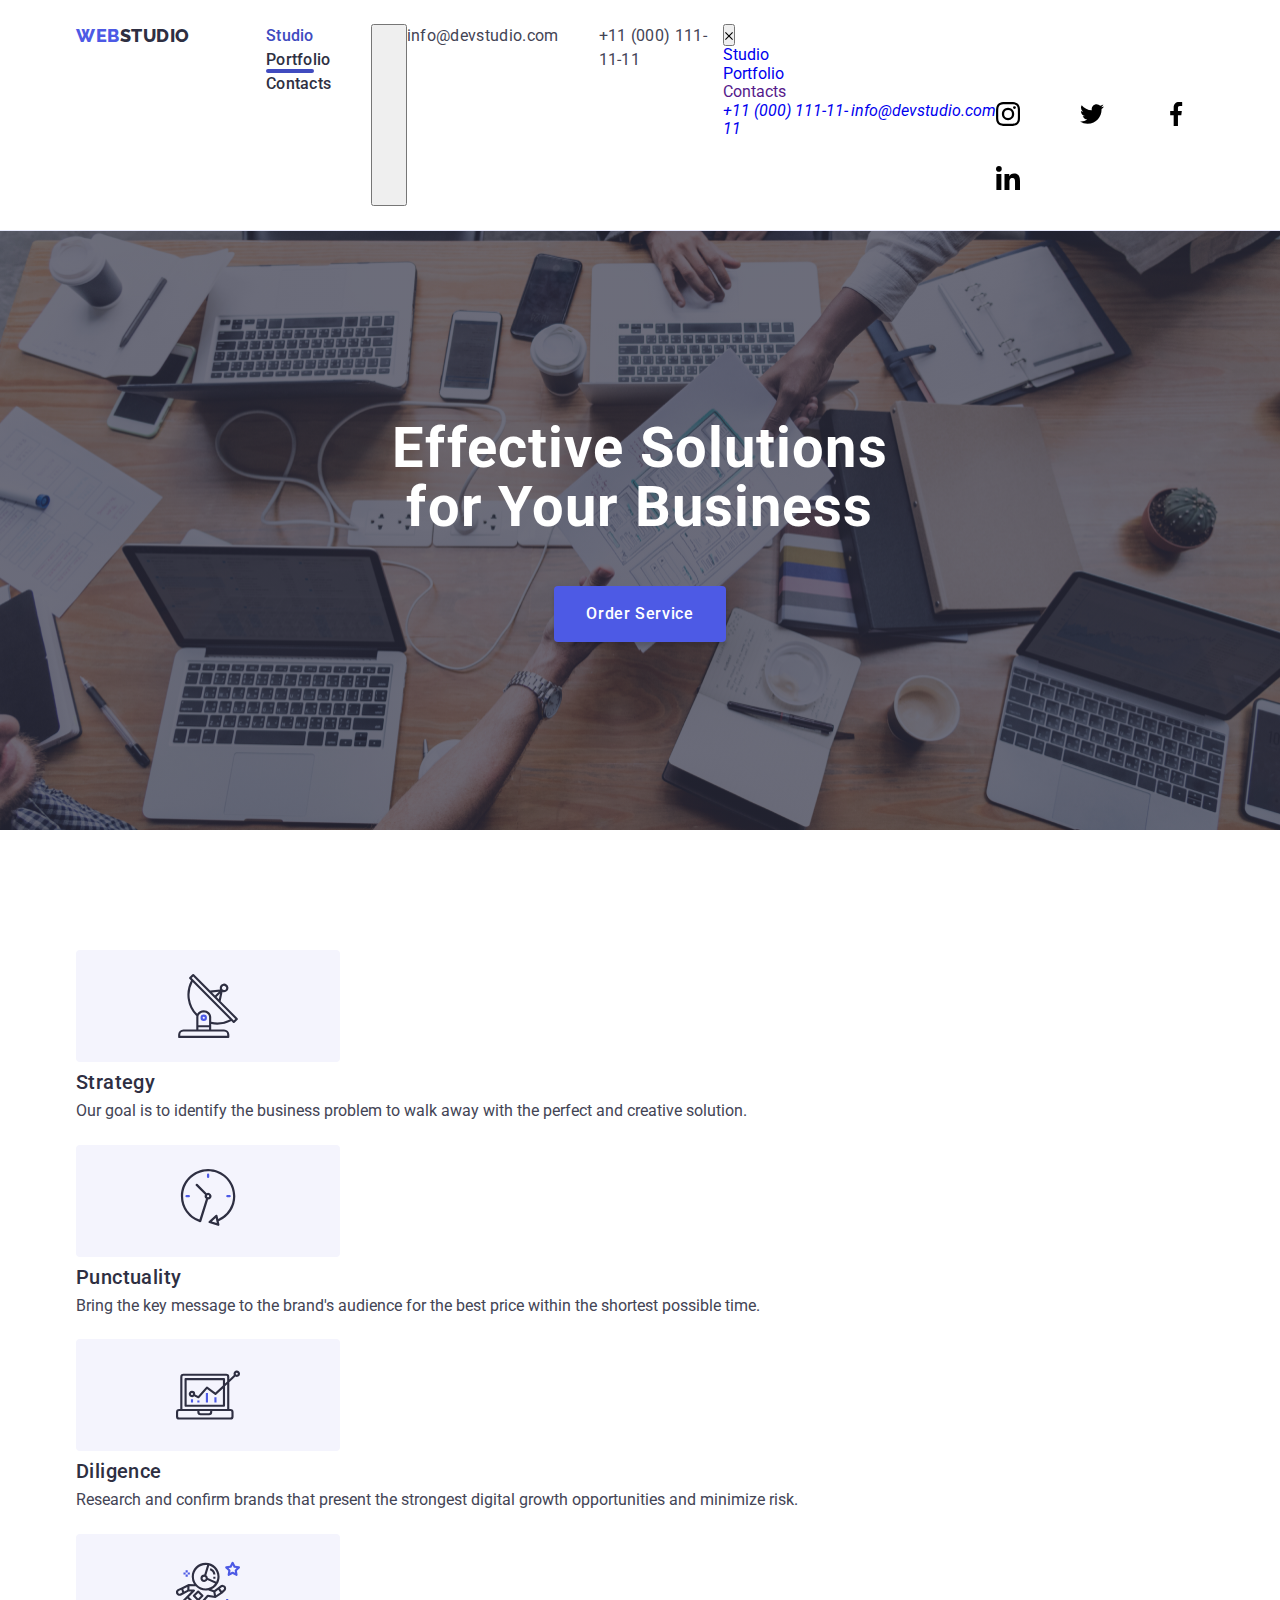
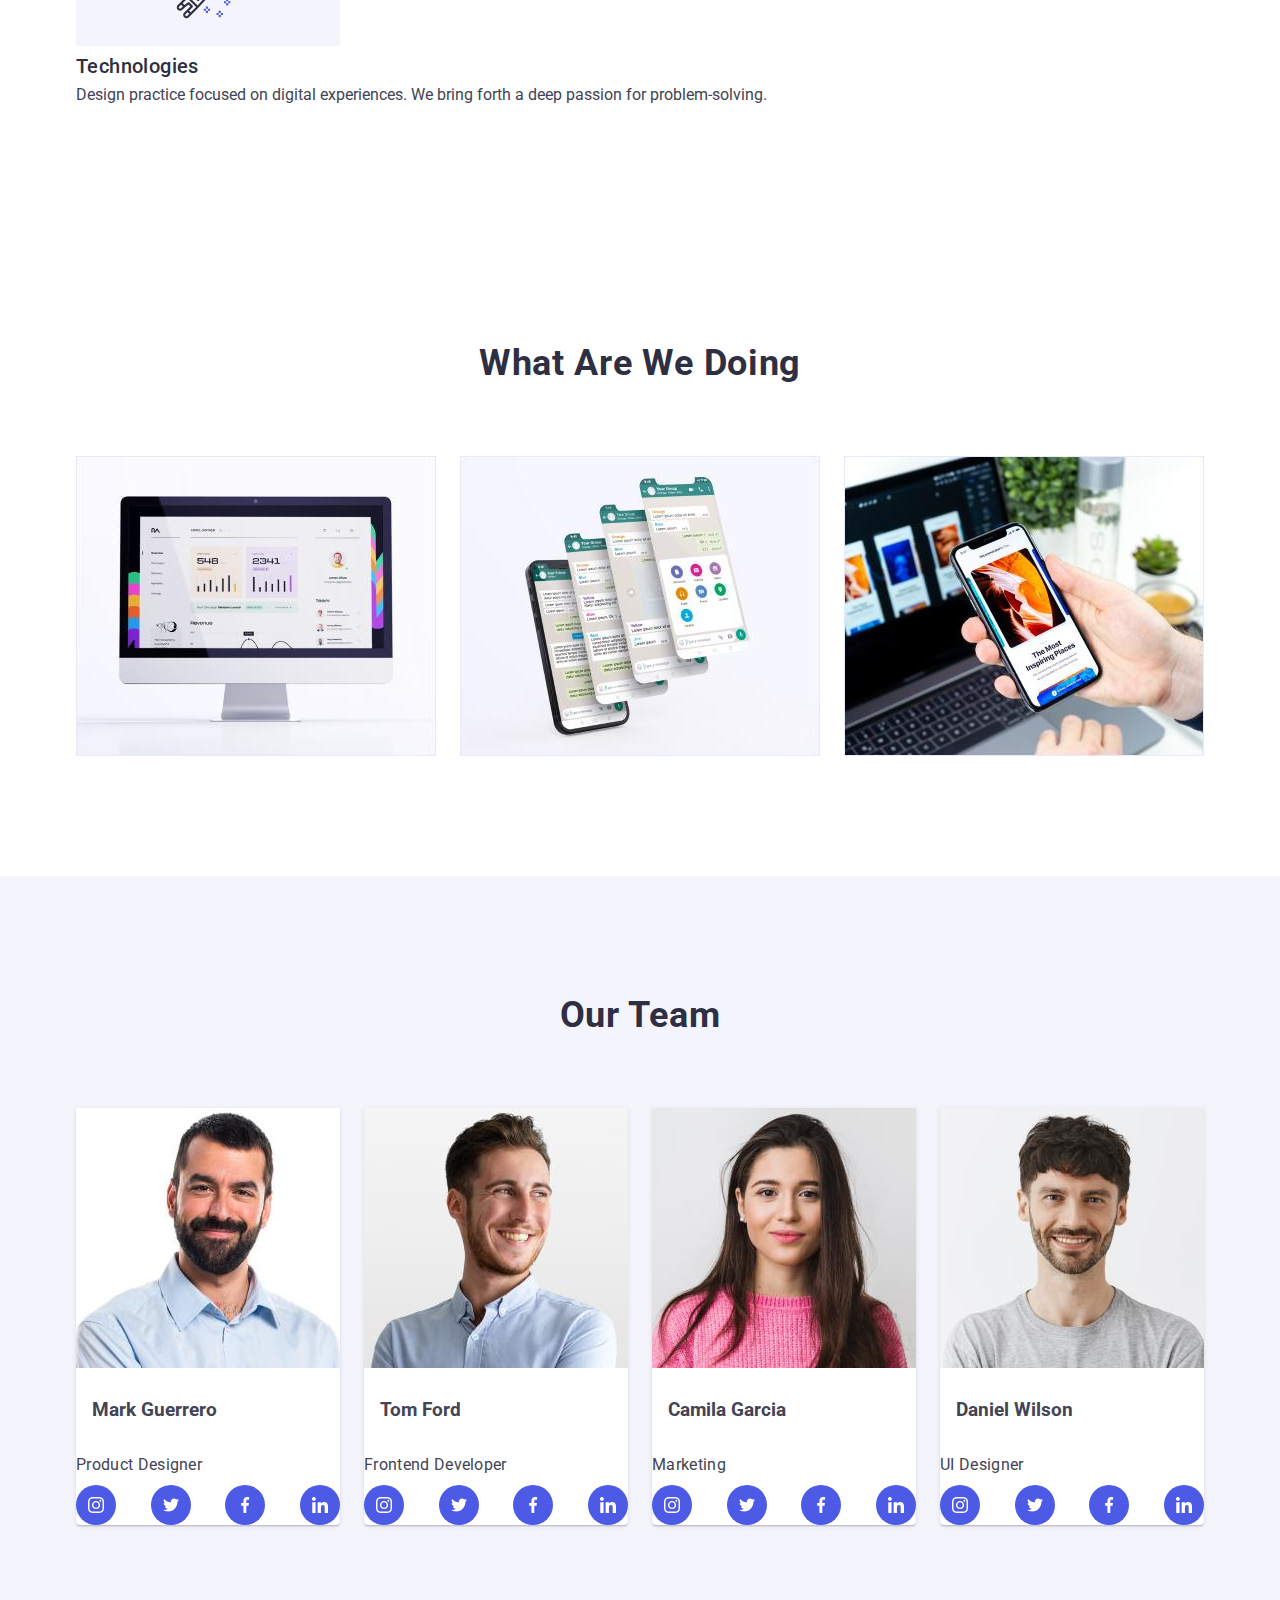
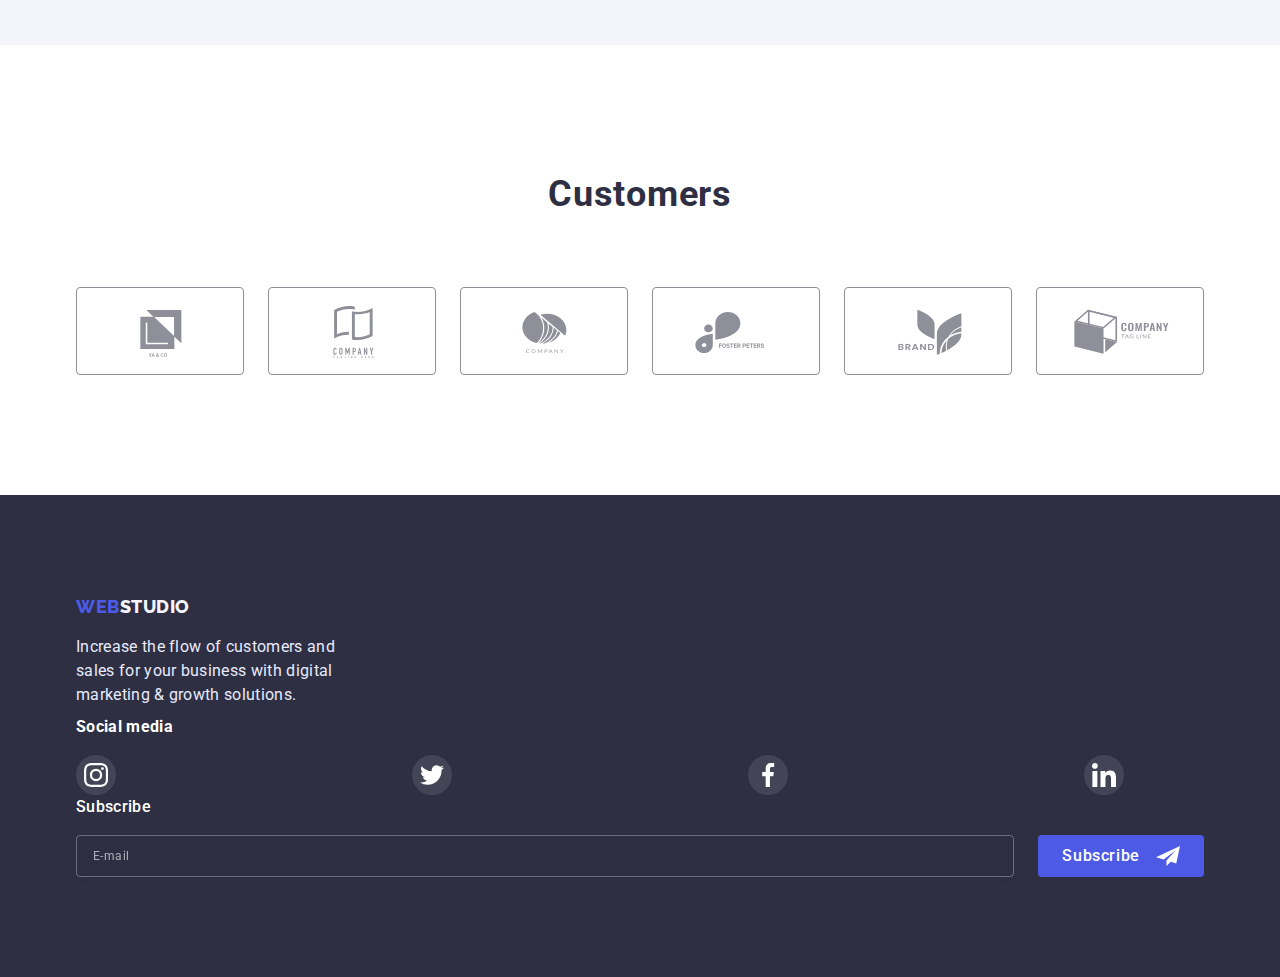
==== commit efce83fc: "adaptation to mobile devices (index.html)" ====
--- a/index.html
+++ b/index.html
@@ -20,37 +20,156 @@
   <body>
     <!-- =============== HEADER =============== -->
     <header class="header">
-      <div class="container header-conteiner display-flex">
-        <nav class="display-flex header-nav-menu">
-          <a class="logo-dark logo link" href="./index.html">
-            <span class="part-logo-web">Web</span>Studio
-          </a>
-          <ul class="display-flex header-nav-menu-list">
-            <li class="list menu-item">
-              <a class="link menu-link current" href="./index.html">Studio</a>
-            </li>
-            <li class="list menu-item">
-              <a class="link menu-link" href="./portfolio.html">Portfolio</a>
-            </li>
-            <li class="list menu-item">
-              <a class="link menu-link" href="">Contacts</a>
-            </li>
-          </ul>
-        </nav>
-        <address class="address">
-          <ul class="display-flex">
-            <li class="list address-item">
-              <a class="link address-link" href="mailto:info@devstudio.com"
-                >info@devstudio.com</a
-              >
-            </li>
-            <li class="list address-item">
-              <a class="link address-link" href="tel:+110001111111"
-                >+11 (000) 111-11-11</a
-              >
-            </li>
-          </ul>
-        </address>
+      <div class="container">
+        <div class="header-conteiner display-flex">
+          <nav class="display-flex header-nav-menu">
+            <a class="logo-dark logo link" href="./index.html">
+              <span class="part-logo-web">Web</span>Studio
+            </a>
+            <ul class="header-nav-menu-list">
+              <li class="list menu-item">
+                <a class="link menu-link current" href="./index.html">Studio</a>
+              </li>
+              <li class="list menu-item">
+                <a class="link menu-link" href="./portfolio.html">Portfolio</a>
+              </li>
+              <li class="list menu-item">
+                <a class="link menu-link" href="">Contacts</a>
+              </li>
+            </ul>
+          </nav>
+          <button type="button" class="hamburger-button js-open-menu">
+            <svg class="hamburger-icon" width="32px" height="22px">
+              <use href="./images/sprite.svg#menu-hamburger"></use>
+            </svg>
+          </button>
+          <address class="address">
+            <ul class="display-flex address-list">
+              <li class="list address-item">
+                <a class="link address-link" href="mailto:info@devstudio.com"
+                  >info@devstudio.com</a
+                >
+              </li>
+              <li class="list address-item">
+                <a class="link address-link" href="tel:+110001111111"
+                  >+11 (000) 111-11-11</a
+                >
+              </li>
+            </ul>
+          </address>
+          <div class="mobile-menu-backdrop js-menu-container"></div>
+          <div class="mobile-menu">
+            <button
+              type="button"
+              class="close-button menu-close-button js-close-menu"
+            >
+              <svg class="close-button-icon" width="8px" height="8px">
+                <use href="./images/sprite.svg#close-button"></use>
+              </svg>
+            </button>
+            <nav class="display-flex mobile-header-nav-menu">
+              <ul class="mobile-header-nav-menu-list">
+                <li class="list mobile-menu-item">
+                  <a
+                    class="link mobile-menu-link mobile-menu-font"
+                    href="./index.html"
+                    >Studio</a
+                  >
+                </li>
+                <li class="list mobile-menu-item">
+                  <a
+                    class="link mobile-menu-link mobile-menu-font"
+                    href="./portfolio.html"
+                    >Portfolio</a
+                  >
+                </li>
+                <li class="list mobile-menu-item">
+                  <a class="link mobile-menu-link mobile-menu-font" href=""
+                    >Contacts</a
+                  >
+                </li>
+              </ul>
+            </nav>
+            <address class="mobile-menu-address">
+              <ul class="display-flex mobile-menu-address-list">
+                <li class="list mobile-menu-item">
+                  <a
+                    class="link mobile-menu-address-link mobile-menu-font"
+                    href="tel:+110001111111"
+                    >+11 (000) 111-11-11</a
+                  >
+                </li>
+                <li class="list mobile-menu-address-item">
+                  <a
+                    class="link mobile-menu-address-link mobile-menu-font mobile-menu-email"
+                    href="mailto:info@devstudio.com"
+                    >info@devstudio.com</a
+                  >
+                </li>
+                <li class="list mobile-menu-address-item">
+                  <ul class="mobile-menu-social-list icon-list list">
+                    <li class="mobile-menu-social-list-item">
+                      <a
+                        href=""
+                        class="mobile-menu-social-list-link icon-background"
+                      >
+                        <svg class="mobile-menu-social-list-icon">
+                          <use
+                            href="./images/sprite.svg#icon-instagram"
+                            width="24px"
+                            height="24px"
+                          ></use>
+                        </svg>
+                      </a>
+                    </li>
+                    <li class="mobile-menu-social-list-item">
+                      <a
+                        href=""
+                        class="mobile-menu-social-list-link icon-background"
+                      >
+                        <svg class="mobile-menu-social-list-icon">
+                          <use
+                            href="./images/sprite.svg#icon-twitter"
+                            width="24px"
+                            height="24px"
+                          ></use>
+                        </svg>
+                      </a>
+                    </li>
+                    <li class="mobile-menu-social-list-item">
+                      <a
+                        href=""
+                        class="mobile-menu-social-list-link icon-background"
+                      >
+                        <svg class="mobile-menu-social-list-icon">
+                          <use
+                            href="./images/sprite.svg#icon-facebook"
+                            width="24px"
+                            height="24px"
+                          ></use>
+                        </svg>
+                      </a>
+                    </li>
+                    <li class="mobile-menu-social-list-item">
+                      <a
+                        href=""
+                        class="mobile-menu-social-list-link icon-background"
+                      >
+                        <svg class="mobile-menu-social-list-icon">
+                          <use
+                            href="./images/sprite.svg#icon-linkedin"
+                            width="24px"
+                            height="24px"
+                          ></use>
+                        </svg>
+                      </a>
+                    </li>
+                  </ul>
+                </li>
+              </ul>
+            </address>
+          </div>
+        </div>
       </div>
     </header>
     <!-- =============== /HEADER =============== -->
@@ -80,7 +199,7 @@
                 </svg>
               </div>
               <h3 class="small-title">Strategy</h3>
-              <p class="paragraph">
+              <p class="our-qua-list-paragraph">
                 Our goal is to identify the business problem to walk away with
                 the perfect and creative solution.
               </p>
@@ -92,7 +211,7 @@
                 </svg>
               </div>
               <h3 class="small-title">Punctuality</h3>
-              <p class="paragraph">
+              <p class="our-qua-list-paragraph">
                 Bring the key message to the brand's audience for the best price
                 within the shortest possible time.
               </p>
@@ -104,7 +223,7 @@
                 </svg>
               </div>
               <h3 class="small-title">Diligence</h3>
-              <p class="paragraph">
+              <p class="our-qua-list-paragraph">
                 Research and confirm brands that present the strongest digital
                 growth opportunities and minimize risk.
               </p>
@@ -116,7 +235,7 @@
                 </svg>
               </div>
               <h3 class="small-title">Technologies</h3>
-              <p class="paragraph">
+              <p class="our-qua-list-paragraph">
                 Design practice focused on digital experiences. We bring forth a
                 deep passion for problem-solving.
               </p>
@@ -127,7 +246,7 @@
       <!-- =============== /OUR QUALITIES =============== -->
 
       <!-- =============== WHAT ARE WE DOING =============== -->
-      <section class="we-doing section">
+      <section class="we-doing-section section">
         <div class="container">
           <h2 class="medium-title">What are we doing</h2>
           <ul class="flex-card-list">
@@ -172,8 +291,8 @@
                 alt="Mark Guerrero"
                 width="264"
               />
-              <div class="team-list-card-title card-title">
-                <h3 class="team-list-item-title small-title">Mark Guerrero</h3>
+              <div class="team-list-card-title card-title-wrapper">
+                <h3 class="team-list-item-title card-title">Mark Guerrero</h3>
                 <p class="team-list-item-subtitle paragraph">
                   Product Designer
                 </p>
@@ -245,8 +364,8 @@
                 alt="Tom Ford"
                 width="264"
               />
-              <div class="team-list-card-title card-title">
-                <h3 class="team-list-item-title small-title">Tom Ford</h3>
+              <div class="team-list-card-title card-title-wrapper">
+                <h3 class="team-list-item-title card-title">Tom Ford</h3>
                 <p class="team-list-item-subtitle paragraph">
                   Frontend Developer
                 </p>
@@ -317,8 +436,8 @@
                 alt="Camila Garcia"
                 width="264"
               />
-              <div class="team-list-card-title card-title">
-                <h3 class="team-list-item-title small-title">Camila Garcia</h3>
+              <div class="team-list-card-title card-title-wrapper">
+                <h3 class="team-list-item-title card-title">Camila Garcia</h3>
                 <p class="team-list-item-subtitle paragraph">Marketing</p>
                 <ul class="team-list-card_social-list icon-list list">
                   <li class="team-list-card_social-list-item">
@@ -387,8 +506,8 @@
                 alt="Daniel Wilson"
                 width="264"
               />
-              <div class="team-list-card-title card-title">
-                <h3 class="team-list-item-title small-title">Daniel Wilson</h3>
+              <div class="team-list-card-title card-title-wrapper">
+                <h3 class="team-list-item-title card-title">Daniel Wilson</h3>
                 <p class="team-list-item-subtitle paragraph">UI Designer</p>
                 <ul class="team-list-card_social-list icon-list list">
                   <li class="team-list-card_social-list-item">
@@ -529,14 +648,13 @@
           </ul>
         </div>
       </section>
-
       <!-- =============== /CUSTOMERS =============== -->
     </main>
     <!-- =============== /MAIN =============== -->
 
     <!-- =============== FOOTER =============== -->
     <footer class="footer">
-      <div class="container display-flex">
+      <div class="container footer-container">
         <div class="footer-about-container">
           <a class="logo-light logo link" href="./index.html">
             <span class="part-logo-web">Web</span>Studio
@@ -630,8 +748,12 @@
     <!-- =============== MODAL WINDOW =============== -->
     <div class="modal-backdrop is-hidden" data-modal>
       <div class="modal-window">
-        <button type="button" class="modal-close-button" data-modal-close>
-          <svg class="modal-close-button-icon" width="8px" height="8px">
+        <button
+          type="button"
+          class="close-button modal-close-button"
+          data-modal-close
+        >
+          <svg class="close-button-icon" width="8px" height="8px">
             <use href="./images/sprite.svg#close-button"></use>
           </svg>
         </button>
@@ -718,9 +840,9 @@
         </form>
       </div>
     </div>
-
     <!-- =============== /MODAL WINDOW =============== -->
 
+    <script src="./js/mobile-menu.js"></script>
     <script src="./js/modal.js"></script>
   </body>
 </html>
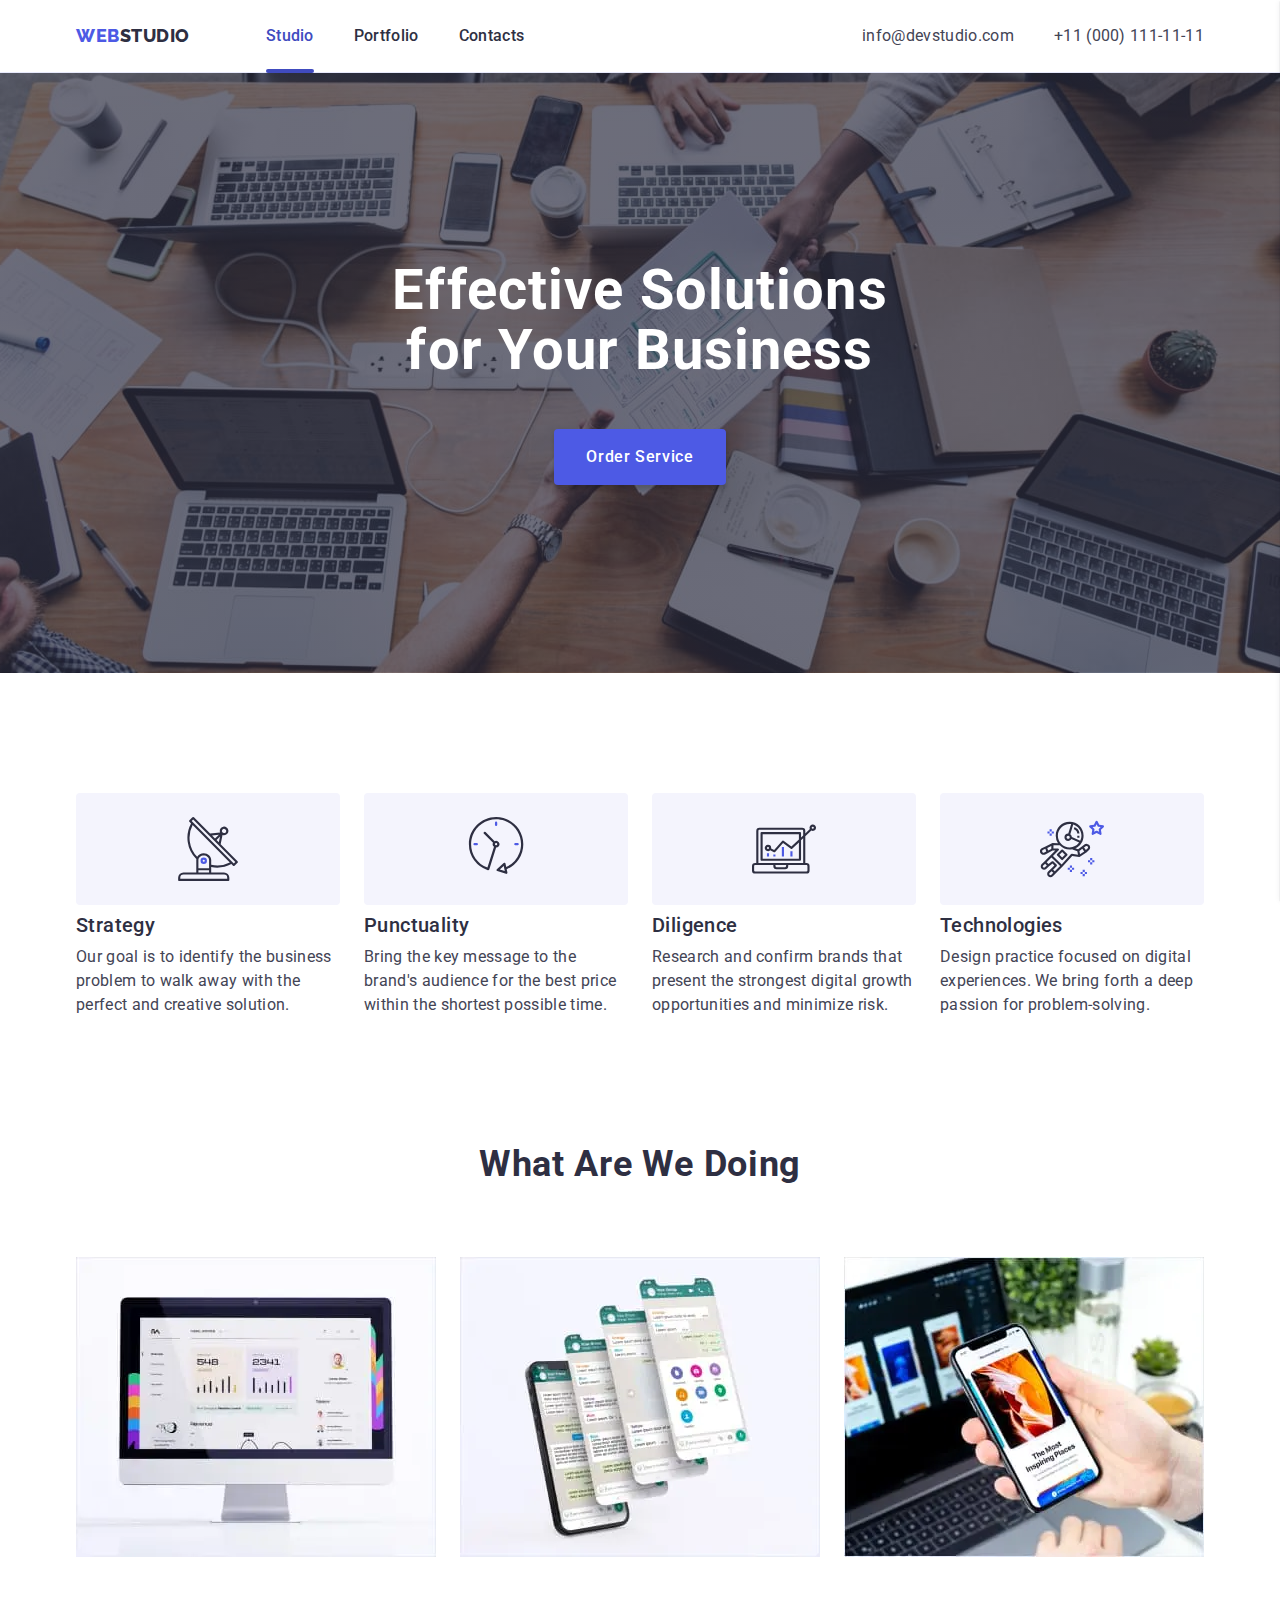
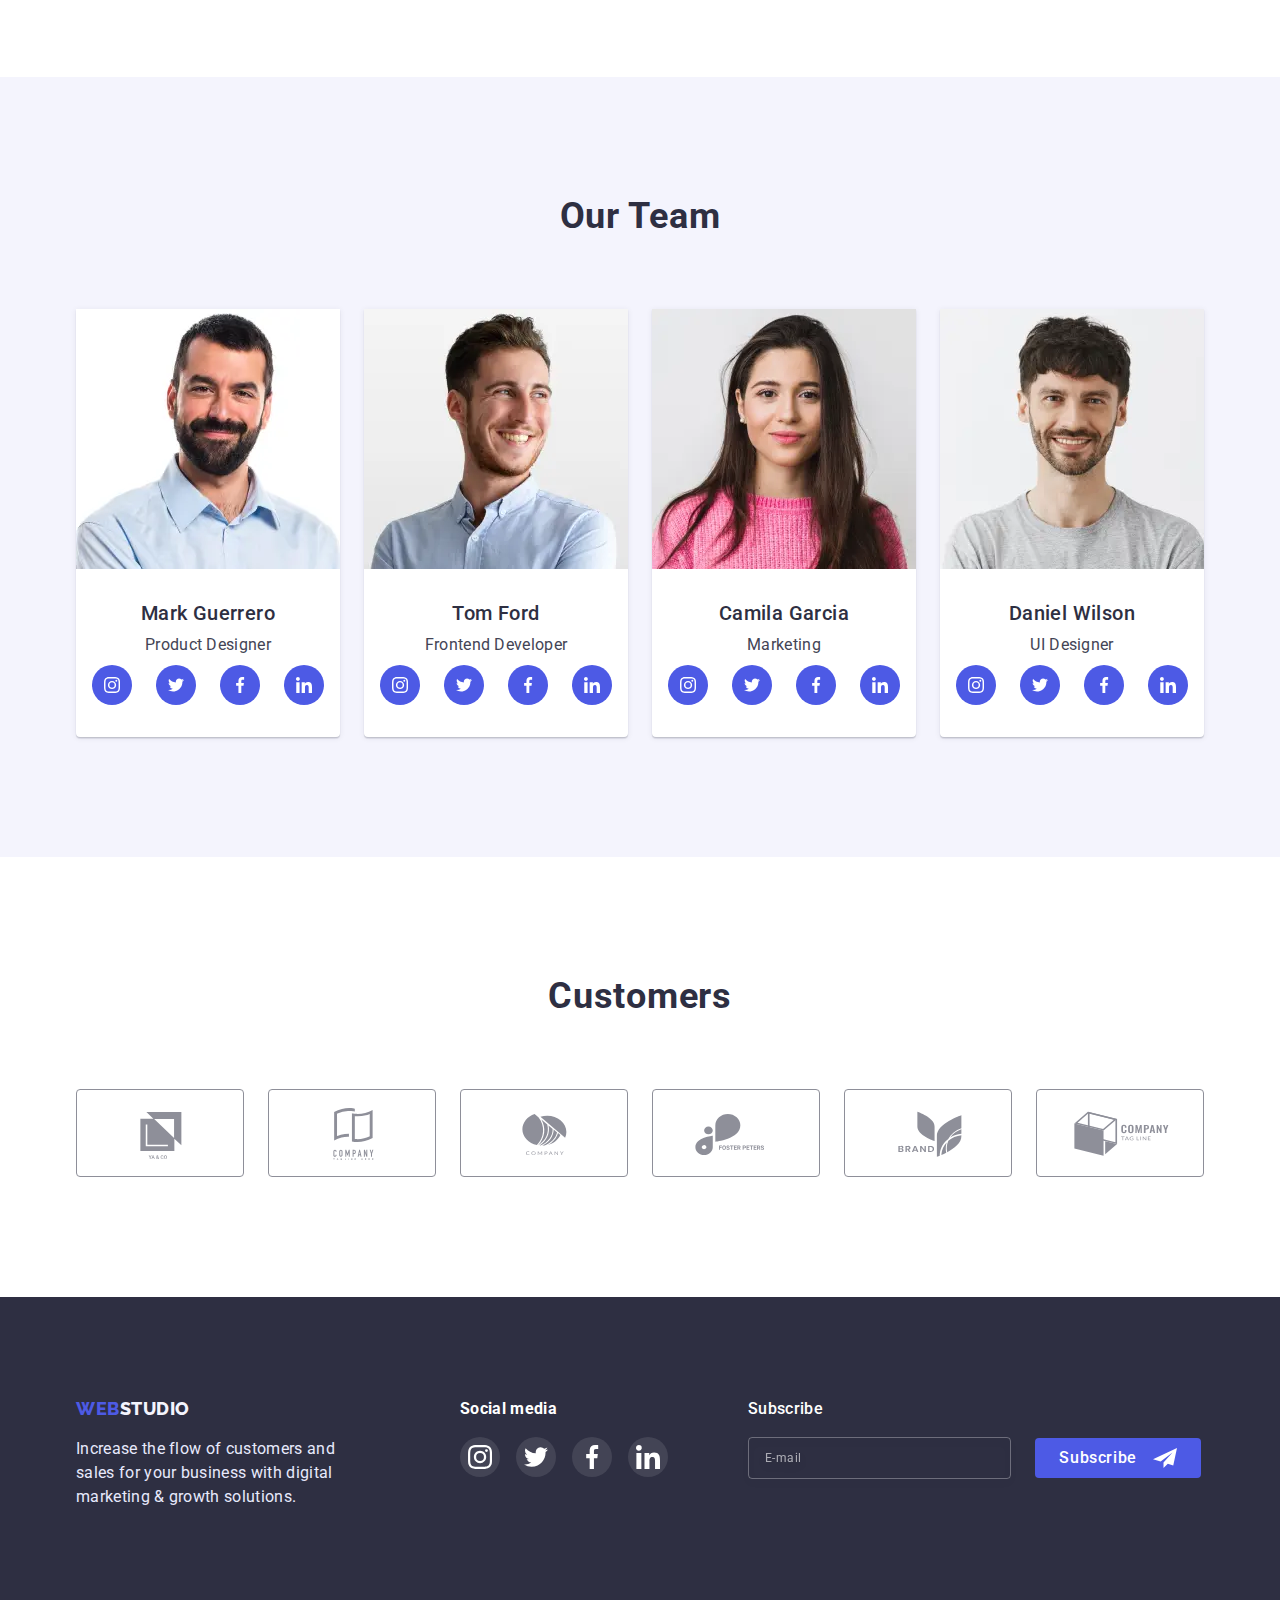
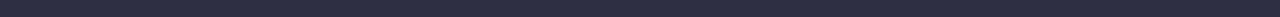
==== commit b5369b6f: "responsive and optimization images" ====
--- a/index.html
+++ b/index.html
@@ -251,28 +251,70 @@
           <h2 class="medium-title">What are we doing</h2>
           <ul class="flex-card-list">
             <li class="we-doing-list-item list">
-              <img
-                class="we-doing-list-item-img"
-                src="./images/computer-and-software.jpg"
-                alt="computer and software"
-                width="360"
-              />
+              <picture>
+                <source
+                  srcset="
+                    ./images/main-page/what-are-we-doing/computer-and-software.webp    1x,
+                    ./images/main-page/what-are-we-doing/computer-and-software@2x.webp 2x,
+                    ./images/main-page/what-are-we-doing/computer-and-software@3x.webp 3x
+                  "
+                  type="image/webp"
+                />
+                <img
+                  class="we-doing-list-item-img"
+                  srcset="
+                    ./images/main-page/what-are-we-doing/computer-and-software@2x.jpg 2x,
+                    ./images/main-page/what-are-we-doing/computer-and-software@3x.jpg 3x
+                  "
+                  src="./images/main-page/what-are-we-doing/computer-and-software.jpg"
+                  alt="computer and software"
+                  width="360"
+                />
+              </picture>
             </li>
             <li class="we-doing-list-item list">
-              <img
-                class="we-doing-list-item-img"
-                src="./images/phone-and-software.jpg"
-                alt="phone and software"
-                width="360"
-              />
+              <picture>
+                <source
+                  srcset="
+                    ./images/main-page/what-are-we-doing/phone-and-software.webp    1x,
+                    ./images/main-page/what-are-we-doing/phone-and-software@2x.webp 2x,
+                    ./images/main-page/what-are-we-doing/phone-and-software@3x.webp 3x
+                  "
+                  type="image/webp"
+                />
+                <img
+                  class="we-doing-list-item-img"
+                  srcset="
+                    ./images/main-page/what-are-we-doing/phone-and-software@2x.jpg 2x,
+                    ./images/main-page/what-are-we-doing/phone-and-software@3x.jpg 3x
+                  "
+                  src="./images/main-page/what-are-we-doing/phone-and-software.jpg"
+                  alt="phone and software"
+                  width="360"
+                />
+              </picture>
             </li>
             <li class="we-doing-list-item list">
-              <img
-                class="we-doing-list-item-img"
-                src="./images/phone-in-hand.jpg"
-                alt="phone in hand on the background of a laptop"
-                width="360"
-              />
+              <picture>
+                <source
+                  srcset="
+                    ./images/main-page/what-are-we-doing/phone-in-hand.webp    1x,
+                    ./images/main-page/what-are-we-doing/phone-in-hand@2x.webp 2x,
+                    ./images/main-page/what-are-we-doing/phone-in-hand@3x.webp 3x
+                  "
+                  type="image/webp"
+                />
+                <img
+                  class="we-doing-list-item-img"
+                  srcset="
+                    ./images/main-page/what-are-we-doing/phone-in-hand@2x.jpg 2x,
+                    ./images/main-page/what-are-we-doing/phone-in-hand@3x.jpg 3x
+                  "
+                  src="./images/main-page/what-are-we-doing/phone-in-hand.jpg"
+                  alt="phone in hand on the background of a laptop"
+                  width="360"
+                />
+              </picture>
             </li>
           </ul>
         </div>
@@ -285,12 +327,26 @@
           <h2 class="medium-title">Our Team</h2>
           <ul class="flex-card-list">
             <li class="list team-list-item">
-              <img
-                class="team-list-item-img"
-                src="./images/mark-guerrero.jpg"
-                alt="Mark Guerrero"
-                width="264"
-              />
+              <picture>
+                <source
+                  srcset="
+                    ./images/main-page/our-team/mark-guerrero.webp    1x,
+                    ./images/main-page/our-team/mark-guerrero@2x.webp 2x,
+                    ./images/main-page/our-team/mark-guerrero@3x.webp 3x
+                  "
+                  type="image/webp"
+                />
+                <img
+                  class="team-list-item-img"
+                  srcset="
+                    ./images/main-page/our-team/mark-guerrero@2x.jpg 2x,
+                    ./images/main-page/our-team/mark-guerrero@3x.jpg 3x
+                  "
+                  src="./images/main-page/our-team/mark-guerrero.jpg"
+                  alt="Mark Guerrero"
+                  width="264"
+                />
+              </picture>
               <div class="team-list-card-title card-title-wrapper">
                 <h3 class="team-list-item-title card-title">Mark Guerrero</h3>
                 <p class="team-list-item-subtitle paragraph">
@@ -358,12 +414,26 @@
               </div>
             </li>
             <li class="list team-list-item">
-              <img
-                class="team-list-item-img"
-                src="./images/tom-ford.jpg"
-                alt="Tom Ford"
-                width="264"
-              />
+              <picture>
+                <source
+                  srcset="
+                    ./images/main-page/our-team/tom-ford.webp    1x,
+                    ./images/main-page/our-team/tom-ford@2x.webp 2x,
+                    ./images/main-page/our-team/tom-ford@3x.webp 3x
+                  "
+                  type="image/webp"
+                />
+                <img
+                  class="team-list-item-img"
+                  srcset="
+                    ./images/main-page/our-team/tom-ford@2x.jpg 2x,
+                    ./images/main-page/our-team/tom-ford@3x.jpg 3x
+                  "
+                  src="./images/main-page/our-team/tom-ford.jpg"
+                  alt="Tom Ford"
+                  width="264"
+                />
+              </picture>
               <div class="team-list-card-title card-title-wrapper">
                 <h3 class="team-list-item-title card-title">Tom Ford</h3>
                 <p class="team-list-item-subtitle paragraph">
@@ -430,12 +500,26 @@
               </div>
             </li>
             <li class="list team-list-item">
-              <img
-                class="team-list-item-img"
-                src="./images/camila-garcia.jpg"
-                alt="Camila Garcia"
-                width="264"
-              />
+              <picture>
+                <source
+                  srcset="
+                    ./images/main-page/our-team/camila-garcia.webp    1x,
+                    ./images/main-page/our-team/camila-garcia@2x.webp 2x,
+                    ./images/main-page/our-team/camila-garcia@3x.webp 3x
+                  "
+                  type="image/webp"
+                />
+                <img
+                  class="team-list-item-img"
+                  srcset="
+                    ./images/main-page/our-team/camila-garcia@2x.jpg 2x,
+                    ./images/main-page/our-team/camila-garcia@3x.jpg 3x
+                  "
+                  src="./images/main-page/our-team/camila-garcia.jpg"
+                  alt="Camila Garcia"
+                  width="264"
+                />
+              </picture>
               <div class="team-list-card-title card-title-wrapper">
                 <h3 class="team-list-item-title card-title">Camila Garcia</h3>
                 <p class="team-list-item-subtitle paragraph">Marketing</p>
@@ -500,12 +584,26 @@
               </div>
             </li>
             <li class="list team-list-item">
-              <img
-                class="team-list-item-img"
-                src="./images/daniel-wilson.jpg"
-                alt="Daniel Wilson"
-                width="264"
-              />
+              <picture>
+                <source
+                  srcset="
+                    ./images/main-page/our-team/daniel-wilson.webp    1x,
+                    ./images/main-page/our-team/daniel-wilson@2x.webp 2x,
+                    ./images/main-page/our-team/daniel-wilson@3x.webp 3x
+                  "
+                  type="image/webp"
+                />
+                <img
+                  class="team-list-item-img"
+                  srcset="
+                    ./images/main-page/our-team/daniel-wilson@2x.jpg 2x,
+                    ./images/main-page/our-team/daniel-wilson@3x.jpg 3x
+                  "
+                  src="./images/main-page/our-team/daniel-wilson.jpg"
+                  alt="Daniel Wilson"
+                  width="264"
+                />
+              </picture>
               <div class="team-list-card-title card-title-wrapper">
                 <h3 class="team-list-item-title card-title">Daniel Wilson</h3>
                 <p class="team-list-item-subtitle paragraph">UI Designer</p>
--- a/css/styles.css
+++ b/css/styles.css
@@ -15,7 +15,7 @@
   --animation-dur-timing: 250ms cubic-bezier(0.4, 0, 0.2, 1);
 }
 
-/* =============== GLOBALS =============== */
+/* -----> GLOBALS */
 
 h1,
 h2,
@@ -48,15 +48,33 @@
 }
 
 .container {
-  width: 1158px;
+  max-width: 428px;
   margin-left: auto;
   margin-right: auto;
   padding-left: 15px;
   padding-right: 15px;
 }
 
+@media screen and (min-width: 768px) and (max-width: 1199px) {
+  .container {
+    max-width: 768px;
+  }
+}
+
+@media screen and (min-width: 1200px) {
+  .container {
+    max-width: 1158px;
+  }
+}
+
 .section {
-  padding: 120px 0;
+  padding: 96px 0;
+}
+
+@media screen and (min-width: 1200px) {
+  .section {
+    padding: 120px 0;
+  }
 }
 
 .list {
@@ -67,9 +85,13 @@
   text-decoration: none;
 }
 
-/* =============== GLOBALS =============== */
-
-/* =============== COMPONENTS =============== */
+/* -----/ GLOBALS 
+
+
+*/
+
+/* -----> COMPONENTS */
+
 .logo {
   font-weight: 800;
   font-size: 18px;
@@ -84,11 +106,19 @@
 
 .flex-card-list {
   display: flex;
+  justify-content: center;
   flex-wrap: wrap;
-  gap: 24px;
-}
-
-.card-title {
+  row-gap: 72px;
+}
+
+@media screen and (min-width: 768px) {
+  .flex-card-list {
+    column-gap: 24px;
+    row-gap: 64px;
+  }
+}
+
+.card-title-wrapper {
   display: flex;
   flex-direction: column;
   padding: 32px 16px;
@@ -112,6 +142,31 @@
 }
 
 .small-title {
+  display: flex;
+  justify-content: center;
+  font-size: 36px;
+  line-height: 1.1;
+  letter-spacing: 0.02em;
+  color: var(--dark-color);
+  margin-bottom: 8px;
+}
+
+@media screen and (min-width: 768px) and (max-width: 1199px) {
+  .small-title {
+    justify-content: flex-start;
+  }
+}
+
+@media screen and (min-width: 1200px) {
+  .small-title {
+    justify-content: flex-start;
+    font-weight: 500;
+    font-size: 20px;
+    line-height: 1.2;
+  }
+}
+
+.card-title {
   font-weight: 500;
   font-size: 20px;
   line-height: 1.2;
@@ -136,9 +191,16 @@
 
 .icon-list {
   display: flex;
-  justify-content: space-between;
+  justify-content: center;
   flex-wrap: wrap;
-  gap: 24px;
+  column-gap: 16px;
+  row-gap: 72px;
+}
+
+@media screen and (min-width: 768px) {
+  .icon-list {
+    column-gap: 24px;
+  }
 }
 
 .icon-background {
@@ -159,6 +221,32 @@
   overflow: hidden;
 }
 
+.close-button {
+  position: absolute;
+  display: flex;
+  justify-content: center;
+  align-items: center;
+  width: 24px;
+  height: 24px;
+  border-radius: 50%;
+  background-color: var(--accent-color);
+  border: 1px solid rgba(0, 0, 0, 0.1);
+  transition: background-color var(--animation-dur-timing);
+}
+
+.close-button:focus {
+  background-color: var(--pressed-state-color);
+}
+
+.close-button-icon {
+  fill: #000000;
+  transition: fill var(--animation-dur-timing);
+}
+
+.close-button:focus .close-button-icon {
+  fill: var(--light-text-color);
+}
+
 .checkbox {
   width: 16px;
   height: 16px;
@@ -191,16 +279,21 @@
   border: 1.25px solid var(--pressed-state-color);
 }
 
-/* =============== /COMPONENTS =============== */
-
-/* =============== HEADER =============== */
+/* -----/ COMPONENTS 
+
+
+*/
+
+/* -----> HEADER */
+
 .header {
   padding-top: 24px;
-  padding-bottom: 24px;
+  min-height: 73px;
   border-bottom: 1px solid #e7e9fc;
 }
 
 .header-conteiner {
+  position: relative;
   justify-content: space-between;
 }
 
@@ -209,8 +302,59 @@
   margin-right: 76px;
 }
 
+.hamburger-button {
+  width: 32px;
+  height: 22px;
+  background-color: transparent;
+  border: none;
+}
+
+@media screen and (min-width: 768px) {
+  .hamburger-button {
+    display: none;
+  }
+}
+
+.hamburger-icon {
+  stroke: var(--dark-color);
+}
+
+.hamburger-button:focus .hamburger-icon {
+  stroke: var(--pressed-state-color);
+}
+
+.header-nav-menu-list {
+  display: none;
+}
+
+@media screen and (min-width: 768px) {
+  .header-nav-menu-list {
+    display: flex;
+  }
+}
+
 .menu-item:not(:last-child) {
   margin-right: 40px;
+}
+
+.address {
+  display: none;
+}
+
+@media screen and (min-width: 768px) {
+  .address {
+    display: block;
+  }
+}
+
+.address-list {
+  flex-direction: column;
+}
+
+@media screen and (min-width: 1200px) {
+  .address-list {
+    flex-direction: row;
+  }
 }
 
 .address-item:not(:last-child) {
@@ -260,7 +404,7 @@
 }
 
 .address-link {
-  font-size: 16px;
+  font-size: 12px;
   font-style: normal;
   line-height: 1.5;
   letter-spacing: 0.02em;
@@ -268,13 +412,122 @@
   transition: color var(--animation-dur-timing);
 }
 
+@media screen and (min-width: 1200px) {
+  .address-link {
+    font-size: 16px;
+  }
+}
+
 .address-link:hover,
 .address-link:focus {
   color: var(--pressed-state-color);
 }
-/* =============== /HEADER =============== */
-
-/* =============== HERO =============== */
+
+.mobile-menu-backdrop {
+  position: fixed;
+  top: 0;
+  left: 0;
+  z-index: 98;
+  width: 100%;
+  height: 100%;
+  opacity: 0;
+  visibility: hidden;
+  pointer-events: none;
+
+  background-color: rgba(46, 47, 66, 0.4);
+  transform-origin: top;
+  transition: opacity var(--animation-dur-timing),
+    visibility var(--animation-dur-timing);
+}
+
+.mobile-menu-backdrop.is-open {
+  opacity: 1;
+  visibility: visible;
+  pointer-events: auto;
+}
+
+.mobile-menu {
+  display: flex;
+  flex-direction: column;
+  justify-content: space-between;
+  position: fixed;
+  z-index: 199;
+  top: 0;
+  left: 0;
+  width: 100%;
+  height: 100%;
+  background-color: #ffffff;
+  box-shadow: 0px 2px 1px rgba(46, 47, 66, 0.08),
+    0px 1px 1px rgba(46, 47, 66, 0.16), 0px 1px 6px rgba(46, 47, 66, 0.08);
+  padding: 80px 40px 40px 40px;
+  transform: translate(100%);
+  transition: transform 500ms cubic-bezier(0.56, 0.54, 0.02, 0.99);
+}
+
+.mobile-menu-backdrop.is-open + .mobile-menu {
+  transform: translate(0);
+}
+
+.mobile-menu-font {
+  font-weight: 700;
+  font-size: 36px;
+  line-height: 1.1;
+  letter-spacing: 0.02em;
+  color: var(--dark-color);
+}
+
+.mobile-menu-font:focus {
+  color: var(--pressed-state-color);
+}
+
+.menu-close-button {
+  top: 40px;
+  right: 40px;
+}
+
+.mobile-menu-item {
+  margin-bottom: 40px;
+}
+
+.mobile-menu-address-list {
+  display: block;
+}
+
+.mobile-menu-address-link {
+  font-style: normal;
+}
+
+.mobile-menu-email {
+  display: block;
+  font-weight: 500;
+  font-size: 20px;
+  line-height: 1.2;
+  margin-bottom: 48px;
+}
+
+.mobile-menu-social-list {
+  justify-content: flex-start;
+  gap: 56px;
+}
+
+.mobile-menu-social-list-link {
+  justify-content: center;
+  align-items: center;
+  background-color: var(--primary-brand-color);
+}
+
+.mobile-menu-social-list-icon {
+  width: 24px;
+  height: 24px;
+  fill: var(--light-text-color);
+}
+
+/* -----/ HEADER
+
+
+*/
+
+/* -----> HERO */
 
 .hero-container {
   display: flex;
@@ -283,26 +536,218 @@
 }
 
 .hero {
-  padding-top: 188px;
-  padding-bottom: 188px;
   background-image: linear-gradient(
       rgba(46, 47, 66, 0.7),
       rgba(46, 47, 66, 0.7)
     ),
-    url(../images/background-hero-people-office.jpg);
+    url(../images/main-page/hero/hero-bg-mobile.jpg);
   background-repeat: no-repeat;
   background-position: center center;
-  background-size: 1440px;
-}
+  background-size: 428px 432px;
+  padding-top: 112px;
+  padding-bottom: 112px;
+}
+
+@media screen and (min-device-pixel-ratio: 2),
+  (min-resolution: 192dpi),
+  (min-resolution: 2dppx) {
+  .hero {
+    background-image: linear-gradient(
+        rgba(46, 47, 66, 0.7),
+        rgba(46, 47, 66, 0.7)
+      ),
+      url(../images/main-page/hero/hero-bg-mobile@2x.jpg);
+  }
+}
+
+@media screen and (min-device-pixel-ratio: 3),
+  (min-resolution: 288dpi),
+  (min-resolution: 3dppx) {
+  .hero {
+    background-image: linear-gradient(
+        rgba(46, 47, 66, 0.7),
+        rgba(46, 47, 66, 0.7)
+      ),
+      url(../images/main-page/hero/hero-bg-mobile@3x.jpg);
+  }
+}
+
+@media screen and (min-width: 768px) and (max-width: 1199px) {
+  .hero {
+    background-image: linear-gradient(
+        rgba(46, 47, 66, 0.7),
+        rgba(46, 47, 66, 0.7)
+      ),
+      url(../images/main-page/hero/hero-bg-tablet.jpg);
+    background-size: 768px;
+    padding-bottom: 108px;
+  }
+
+  @media (min-device-pixel-ratio: 2),
+    (min-resolution: 192dpi),
+    (min-resolution: 2dppx) {
+    .hero {
+      background-image: linear-gradient(
+          rgba(46, 47, 66, 0.7),
+          rgba(46, 47, 66, 0.7)
+        ),
+        url(../images/main-page/hero/hero-bg-tablet@2x.jpg);
+    }
+  }
+
+  @media (min-device-pixel-ratio: 3),
+    (min-resolution: 288dpi),
+    (min-resolution: 3dppx) {
+    .hero {
+      background-image: linear-gradient(
+          rgba(46, 47, 66, 0.7),
+          rgba(46, 47, 66, 0.7)
+        ),
+        url(../images/main-page/hero/hero-bg-tablet@3x.jpg);
+    }
+  }
+}
+
+@media screen and (min-width: 1200px) {
+  .hero {
+    background-image: linear-gradient(
+        rgba(46, 47, 66, 0.7),
+        rgba(46, 47, 66, 0.7)
+      ),
+      url(../images/main-page/hero/hero-bg-desktop.jpg);
+    background-size: 1440px;
+    padding-top: 188px;
+    padding-bottom: 188px;
+  }
+
+  @media (min-device-pixel-ratio: 2),
+    (min-resolution: 192dpi),
+    (min-resolution: 2dppx) {
+    .hero {
+      background-image: linear-gradient(
+          rgba(46, 47, 66, 0.7),
+          rgba(46, 47, 66, 0.7)
+        ),
+        url(../images/main-page/hero/hero-bg-desktop@2x.jpg);
+    }
+  }
+
+  @media (min-device-pixel-ratio: 3),
+    (min-resolution: 288dpi),
+    (min-resolution: 3dppx) {
+    .hero {
+      background-image: linear-gradient(
+          rgba(46, 47, 66, 0.7),
+          rgba(46, 47, 66, 0.7)
+        ),
+        url(../images/main-page/hero/hero-bg-desktop@3x.jpg);
+    }
+  }
+}
+
+/* .hero {
+  background-image: linear-gradient(
+      rgba(46, 47, 66, 0.7),
+      rgba(46, 47, 66, 0.7)
+    ),
+    url(../images/main-page/hero/hero-bg-mobile.jpg);
+  background-repeat: no-repeat;
+  background-position: center center;
+  background-size: cover;
+  padding-top: 112px;
+  padding-bottom: 112px;
+}
+
+@media screen and (min-device-pixel-ratio: 2),
+  (min-resolution: 192dpi),
+  (min-resolution: 2dppx) {
+  .hero {
+    background-image: linear-gradient(
+        rgba(46, 47, 66, 0.7),
+        rgba(46, 47, 66, 0.7)
+      ),
+      url(../images/main-page/hero/hero-bg-mobile@2x.jpg);
+  }
+}
+
+@media screen and (min-width: 428px) and (max-width: 767px) {
+  .hero {
+    background-image: linear-gradient(
+        rgba(46, 47, 66, 0.7),
+        rgba(46, 47, 66, 0.7)
+      ),
+      url(../images/main-page/hero/hero-bg-tablet.jpg);
+  }
+
+  @media screen and (min-device-pixel-ratio: 2),
+    (min-resolution: 192dpi),
+    (min-resolution: 2dppx) {
+    .hero {
+      background-image: linear-gradient(
+          rgba(46, 47, 66, 0.7),
+          rgba(46, 47, 66, 0.7)
+        ),
+        url(../images/main-page/hero/hero-bg-tablet@2x.jpg);
+    }
+  }
+}
+
+@media screen and (min-width: 768px) {
+  .hero {
+    background-image: linear-gradient(
+        rgba(46, 47, 66, 0.7),
+        rgba(46, 47, 66, 0.7)
+      ),
+      url(../images/main-page/hero/hero-bg-desktop.jpg);
+  }
+
+  @media screen and (min-device-pixel-ratio: 2),
+    (min-resolution: 192dpi),
+    (min-resolution: 2dppx) {
+    .hero {
+      background-image: linear-gradient(
+          rgba(46, 47, 66, 0.7),
+          rgba(46, 47, 66, 0.7)
+        ),
+        url(../images/main-page/hero/hero-bg-desktop@2x.jpg);
+      padding-bottom: 108px;
+    }
+  }
+}
+
+@media screen and (min-width: 1200px) {
+  .hero {
+    background-size: 1440px;
+    padding-top: 188px;
+    padding-bottom: 188px;
+  }
+} */
 
 .hero-main-title {
-  max-width: 500px;
-  font-size: 56px;
-  line-height: 1.07;
+  max-width: 320px;
+  margin-bottom: 72px;
+  font-size: 36px;
+  line-height: 1.1;
   text-align: center;
   letter-spacing: 0.02em;
+  text-transform: capitalize;
   color: var(--light-text-color);
-  margin-bottom: 48px;
+}
+
+@media screen and (min-width: 768px) {
+  .hero-main-title {
+    max-width: 500px;
+    margin-bottom: 40px;
+    font-size: 56px;
+    line-height: 1.07;
+    text-transform: none;
+  }
+}
+
+@media screen and (min-width: 1200px) {
+  .hero-main-title {
+    margin-bottom: 48px;
+  }
 }
 
 .modal-button {
@@ -327,17 +772,28 @@
 .modal-button:active {
   background-color: var(--pressed-state-color);
 }
-/* =============== /HERO =============== */
-
-/* =============== OUR QUALITIES =============== */
+
+/* -----/ HERO 
+
+
+*/
+
+/* -----> OUR QUALITIES */
+
 .our-qua-list-icon-container {
-  display: flex;
-  justify-content: center;
-  align-items: center;
-  width: 264px;
-  height: 112px;
-  border-radius: 4px;
-  background-color: var(--light-color);
+  display: none;
+}
+
+@media screen and (min-width: 1200px) {
+  .our-qua-list-icon-container {
+    display: flex;
+    justify-content: center;
+    align-items: center;
+    width: 264px;
+    height: 112px;
+    background-color: var(--light-color);
+    border-radius: 4px;
+  }
 }
 
 .our-qua-list-icon {
@@ -345,11 +801,44 @@
   --color2: var(--primary-brand-color);
 }
 
-/* =============== /OUR QUALITIES =============== */
-
-/* =============== WHAT ARE WE DOING =============== */
-.we-doing {
-  padding-top: 0;
+.our-qua-list-paragraph {
+  font-weight: 500;
+  font-size: 16px;
+  line-height: 1.5;
+  letter-spacing: 0.02em;
+  max-width: 396px;
+  margin-bottom: 8px;
+}
+
+@media screen and (min-width: 768px) and (max-width: 1199px) {
+  .our-qua-list-paragraph {
+    max-width: 356px;
+  }
+}
+
+@media screen and (min-width: 1200px) {
+  .our-qua-list-paragraph {
+    font-weight: 400;
+    max-width: 264px;
+  }
+}
+
+/* -----/ OUR QUALITIES 
+
+
+*/
+
+/* -----> WHAT ARE WE DOING */
+
+.we-doing-section {
+  display: none;
+}
+
+@media screen and (min-width: 1200px) {
+  .we-doing-section {
+    display: block;
+    padding-top: 0;
+  }
 }
 
 .medium-title {
@@ -359,19 +848,42 @@
 .we-doing-list-item {
   width: calc((100% - 48px) / 3);
 }
-/* =============== /WHAT ARE WE DOING =============== */
-
-/* =============== OUR TEAM =============== */
+/* -----/ WHAT ARE WE DOING 
+
+
+*/
+
+/* -----> OUR TEAM */
+
 .team {
   background-color: var(--light-color);
+  padding-bottom: 128px;
+}
+
+@media screen and (min-width: 768px) and (max-width: 1199px) {
+  .team {
+    padding-bottom: 104px;
+  }
+}
+
+@media screen and (min-width: 1200px) {
+  .team {
+    padding-bottom: 120px;
+  }
 }
 
 .team-list-item {
-  width: calc((100% - 72px) / 4);
+  flex-basis: 264px;
   background-color: #ffffff;
   box-shadow: 0px 1px 6px rgba(46, 47, 66, 0.08),
     0px 1px 1px rgba(46, 47, 66, 0.16), 0px 2px 1px rgba(46, 47, 66, 0.08);
   border-radius: 0px 0px 4px 4px;
+}
+
+@media screen and (min-width: 1200px) {
+  .team-list-item {
+    flex-basis: calc((100% - 72px) / 4);
+  }
 }
 
 .team-list-card-title {
@@ -396,13 +908,12 @@
   fill: var(--light-text-color);
 }
 
-/* =============== /OUR TEAM =============== */
-
-/* =============== CUSTOMERS =============== */
-
-.customers-section {
-  padding-top: 130px;
-}
+/* -----/ OUR TEAM 
+
+
+*/
+
+/* -----> CUSTOMERS */
 
 .customers-title {
   margin-bottom: 72px;
@@ -433,20 +944,59 @@
   fill: currentColor;
 }
 
-/* =============== /CUSTOMERS =============== */
-
-/* =============== FOOTER =============== */
+/* -----/ CUSTOMERS 
+
+
+*/
+
+/* -----> FOOTER */
+
 .footer {
   background-color: var(--dark-color);
   padding: 100px 0;
 }
 
+.footer-container {
+  display: flex;
+  flex-direction: column;
+  row-gap: 72px;
+}
+
+@media screen and (min-width: 768px) {
+  .footer-container {
+    flex-direction: row;
+    justify-content: flex-start;
+    flex-wrap: wrap;
+    column-gap: 24px;
+  }
+}
+
+@media screen and (min-width: 1200px) {
+  .footer-container {
+    column-gap: 0;
+  }
+}
+
+.footer-about-container {
+  display: flex;
+  flex-direction: column;
+  align-items: center;
+}
+
+@media screen and (min-width: 768px) {
+  .footer-about-container {
+    align-items: flex-start;
+  }
+}
+
+@media screen and (min-width: 1200px) {
+  .footer-about-container {
+    margin-right: 120px;
+  }
+}
+
 .logo-light {
   color: var(--light-color);
-}
-
-.footer-about-container {
-  margin-right: 120px;
 }
 
 .logo-light {
@@ -459,7 +1009,21 @@
 }
 
 .footer-social-container {
-  margin-right: 80px;
+  display: flex;
+  flex-direction: column;
+  align-items: center;
+}
+
+@media screen and (min-width: 768px) {
+  .footer-social-container {
+    align-items: flex-start;
+  }
+}
+
+@media screen and (min-width: 1200px) {
+  .footer-social-container {
+    margin-right: 80px;
+  }
 }
 
 .footer-social-paragraph {
@@ -489,13 +1053,26 @@
   fill: var(--light-text-color);
 }
 
-.fotter-form-container {
-  flex-grow: 1;
+@media screen and (min-width: 768px) {
+  .fotter-form-container {
+    width: 453px;
+  }
+}
+
+.footer-form {
+  display: flex;
+  flex-direction: column;
+  align-items: center;
+}
+
+@media screen and (min-width: 768px) {
+  .footer-form {
+    align-items: flex-start;
+  }
 }
 
 .footer-form-paragraph {
   display: block;
-  width: 100%;
   font-weight: 500;
   color: var(--light-text-color);
   margin-bottom: 16px;
@@ -503,12 +1080,23 @@
 
 .footer-form-input-container {
   display: flex;
+  flex-direction: column;
+  align-items: center;
+  width: 100%;
+  row-gap: 16px;
+}
+
+@media screen and (min-width: 768px) {
+  .footer-form-input-container {
+    flex-direction: row;
+    column-gap: 24px;
+  }
 }
 
 .footer-form-input-text {
   flex-grow: 1;
-  margin-right: 24px;
   padding: 8px 16px;
+  width: 100%;
   font-size: 12px;
   line-height: 2;
   letter-spacing: 0.04em;
@@ -560,9 +1148,12 @@
   fill: var(--light-text-color);
 }
 
-/* =============== /FOOTER =============== */
-
-/* =============== PORTFOLIO =============== */
+/* -----/ FOOTER 
+
+
+*/
+
+/* -----> PORTFOLIO */
 
 .portfolio {
   padding-top: 96px;
@@ -657,9 +1248,13 @@
   color: var(--dark-color);
 }
 
-/* =============== /PORTFOLIO =============== */
-
-/* =============== MODAL WINDOW =============== */
+/* -----/ PORTFOLIO 
+
+
+*/
+
+/* -----> MODAL WINDOW */
+
 .modal-backdrop {
   position: fixed;
   top: 0;
@@ -698,32 +1293,15 @@
 }
 
 .modal-close-button {
-  position: absolute;
   top: 24px;
   right: 24px;
-  display: flex;
-  justify-content: center;
-  align-items: center;
-  width: 24px;
-  height: 24px;
-  border-radius: 50%;
-  background-color: var(--accent-color);
-  border: 1px solid rgba(0, 0, 0, 0.1);
-  transition: background-color var(--animation-dur-timing);
-}
-
-.modal-close-button:hover,
-.modal-close-button:focus {
+}
+
+.modal-close-button:hover {
   background-color: var(--pressed-state-color);
 }
 
-.modal-close-button-icon {
-  fill: #000000;
-  transition: fill var(--animation-dur-timing);
-}
-
-.modal-close-button:hover .modal-close-button-icon,
-.modal-close-button:focus .modal-close-button-icon {
+.modal-close-button:hover .close-button-icon {
   fill: var(--light-text-color);
 }
 
@@ -819,4 +1397,7 @@
   align-self: center;
 }
 
-/* =============== /MODAL WINDOW =============== */
+/* -----/ MODAL WINDOW 
+
+
+*/
